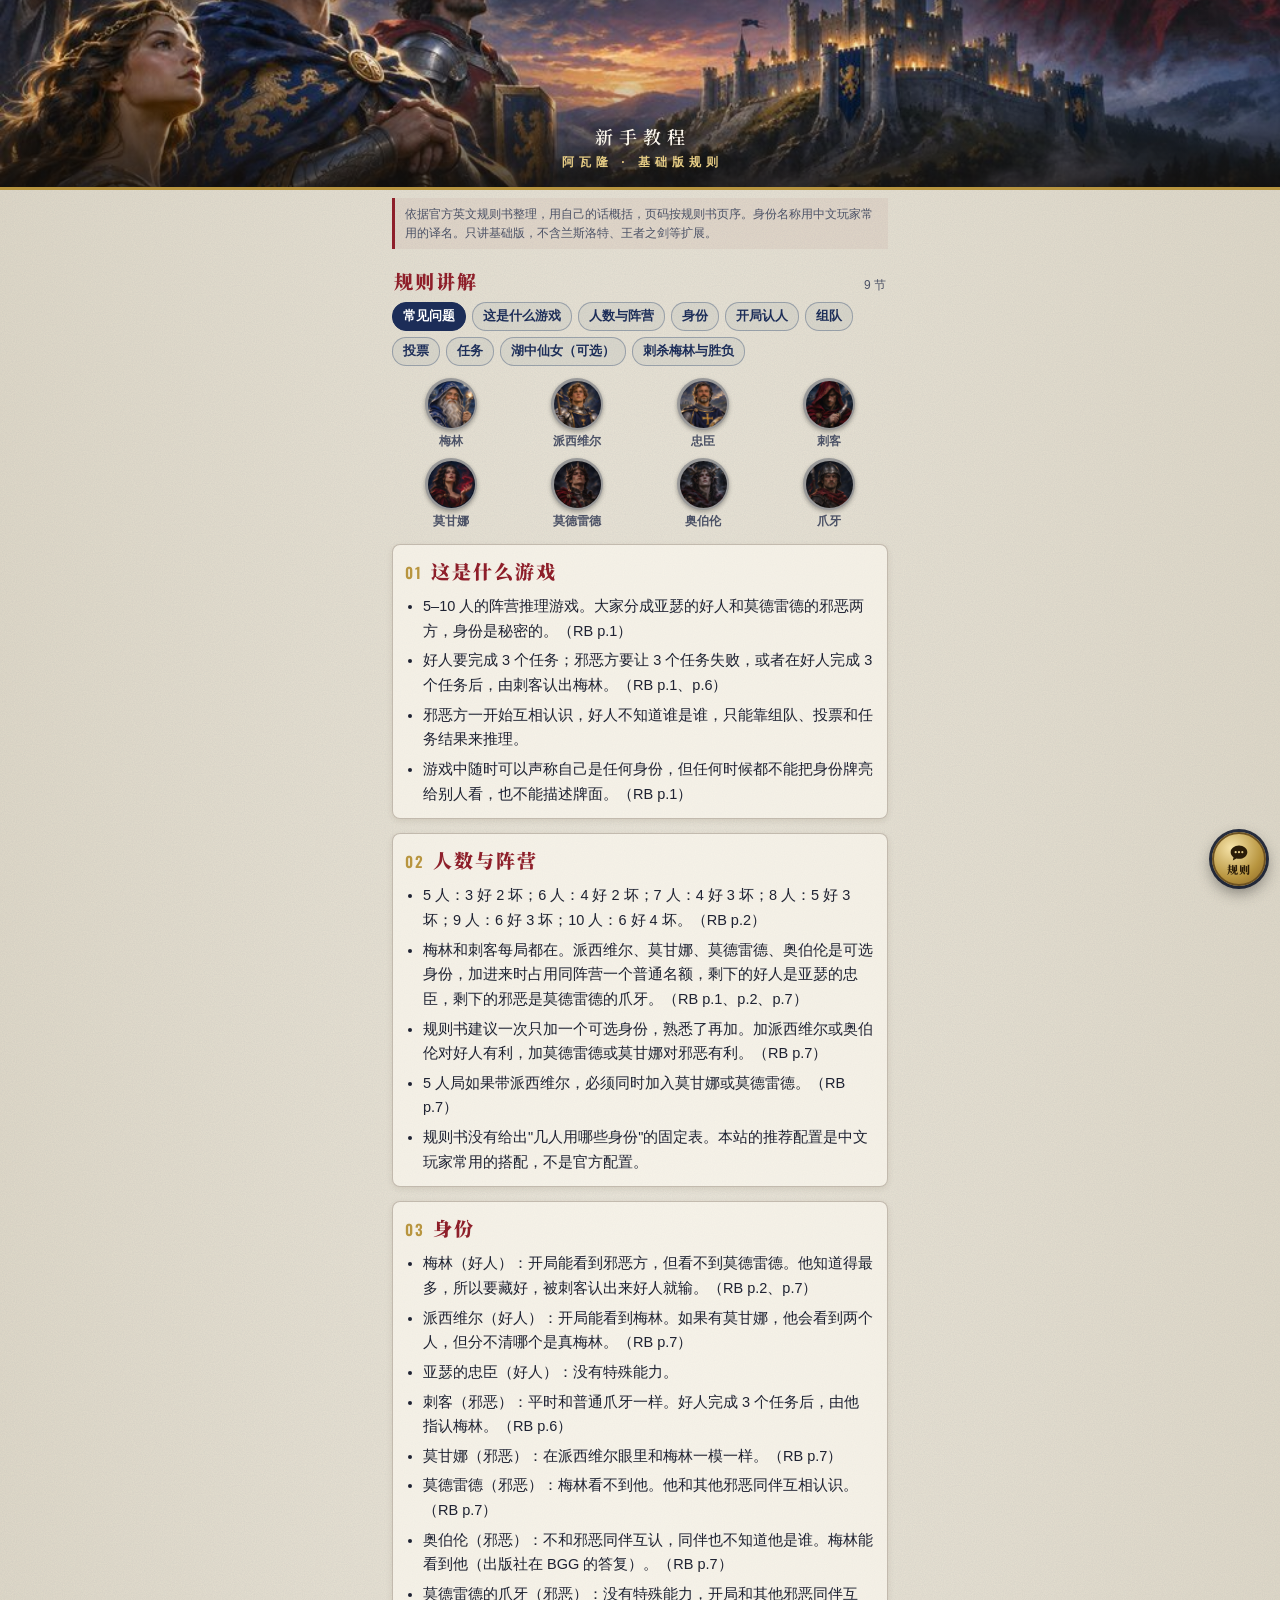
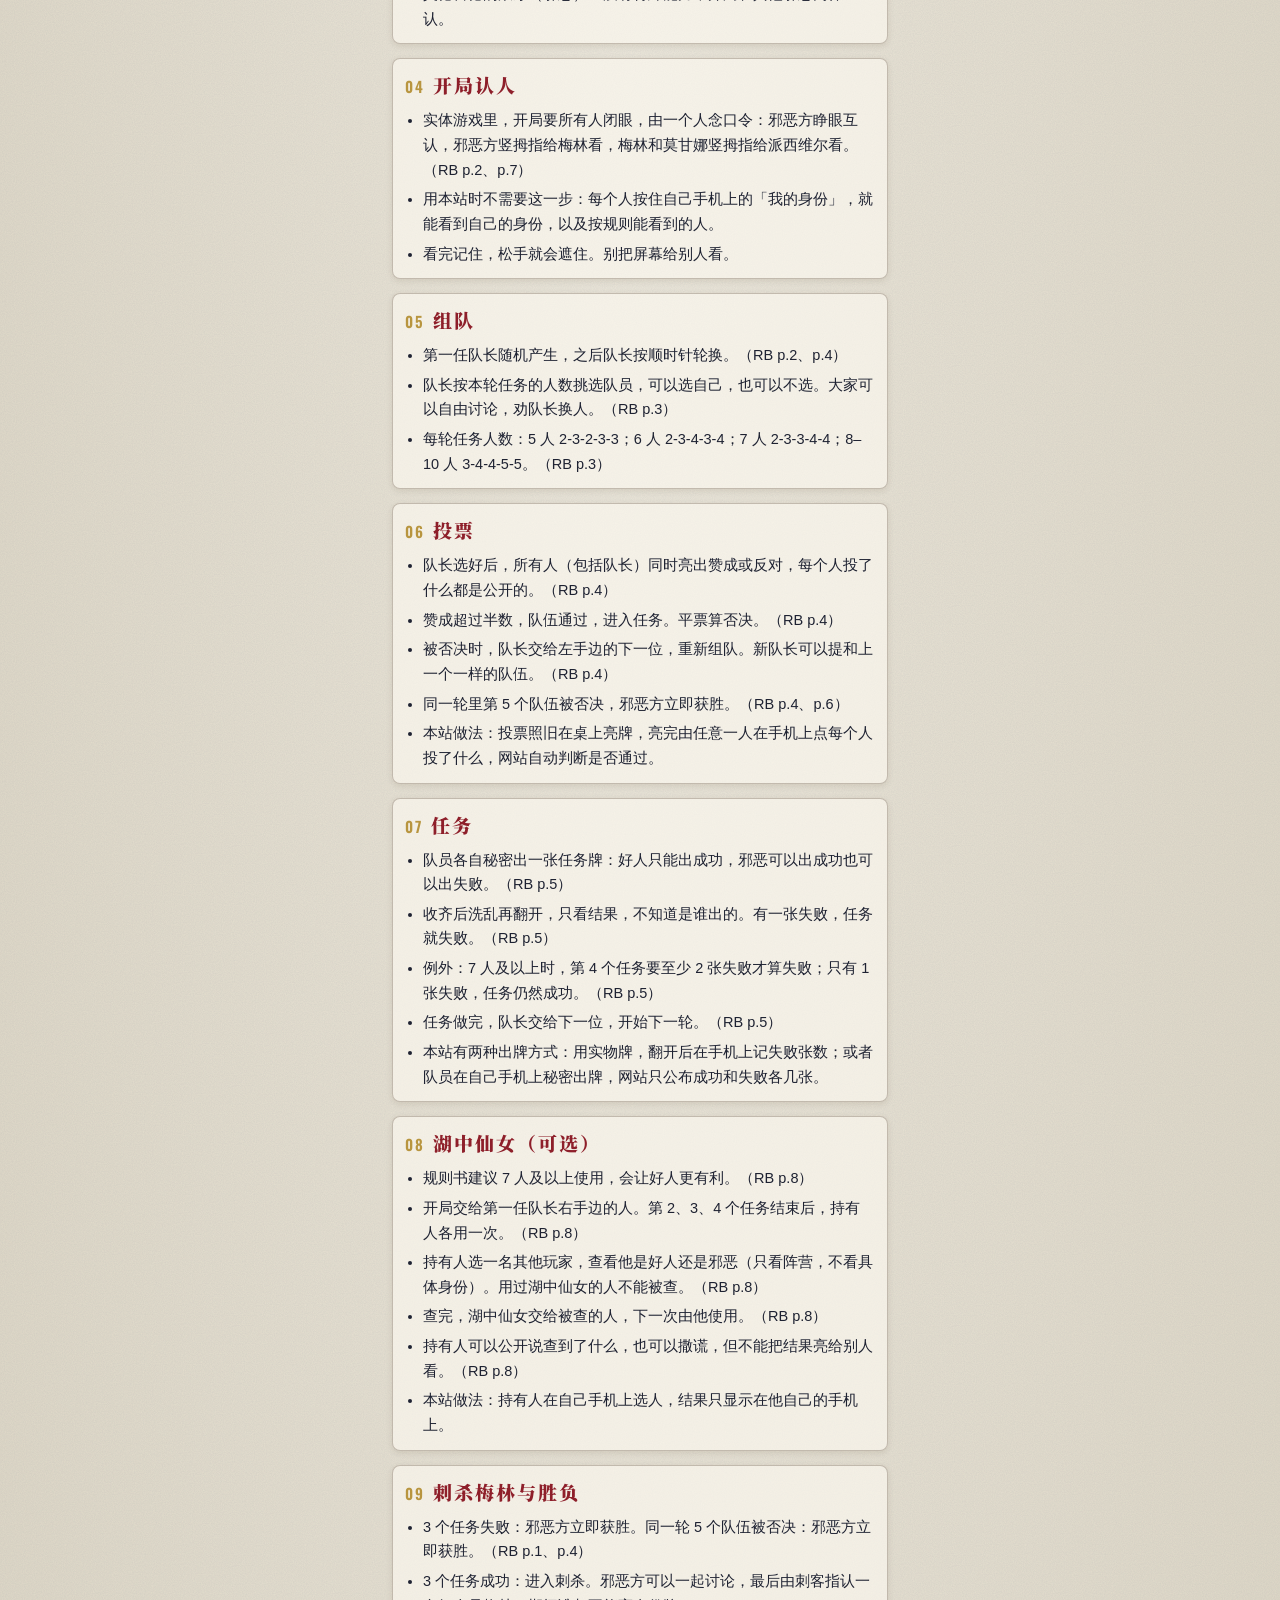
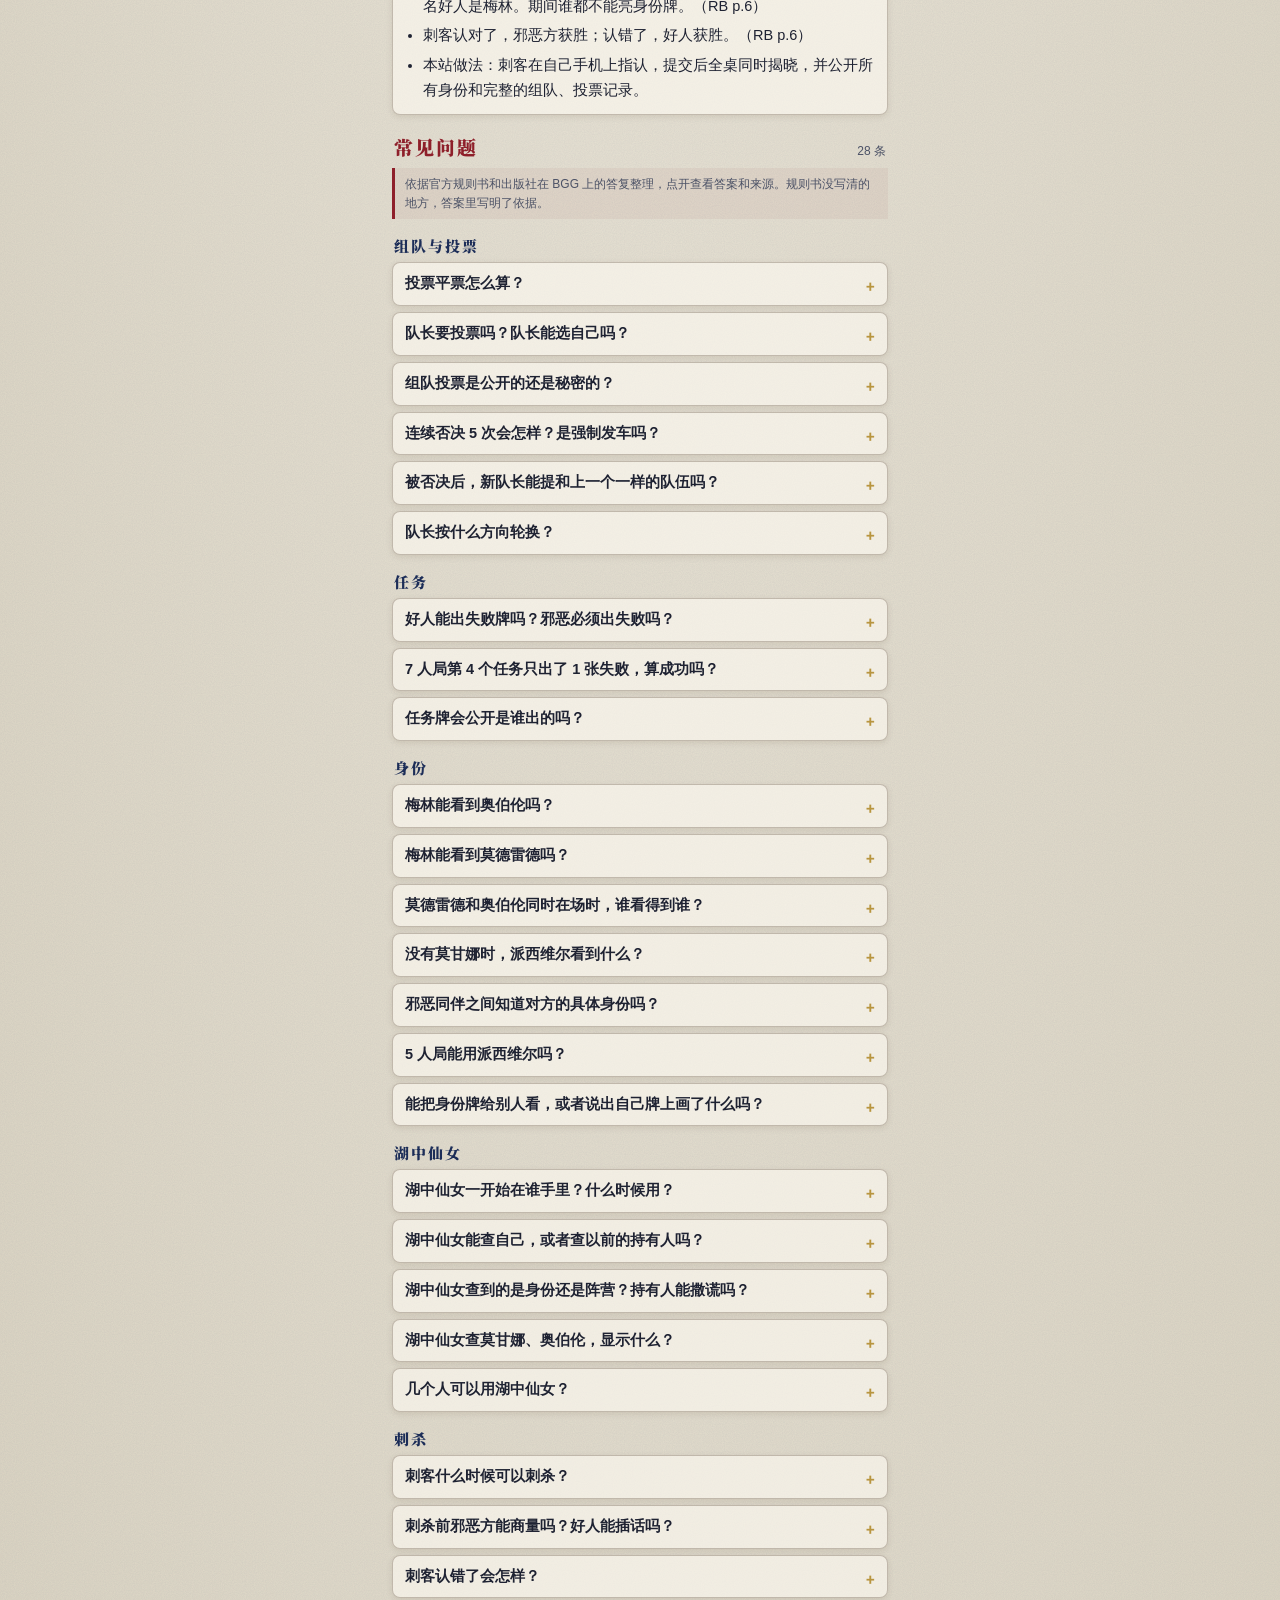
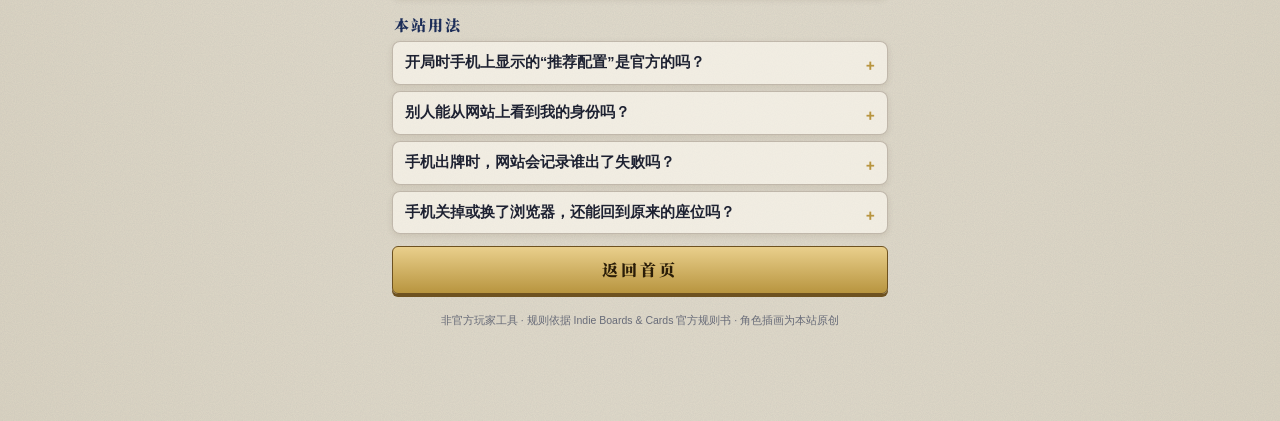
==== public/guide.html @ 2fa56743 "阿瓦隆面杀助手：每人手机看身份、票型记录、湖中仙女与刺杀，服务端按连接过滤隐藏信息 - logic.js：官方人数表与任务人数、7 人以上第 4 任务需 2 败、同轮第 5 次否决邪恶胜、湖中仙女、刺" ====
<!doctype html>
<html lang="zh-CN">
<head>
<meta charset="utf-8">
<meta name="viewport" content="width=device-width,initial-scale=1,viewport-fit=cover">
<meta name="theme-color" content="#111a30">
<title>新手教程 · 阿瓦隆面杀助手</title>
<meta property="og:title" content="新手教程 · 阿瓦隆面杀助手">
<meta property="og:image" content="https://avalon.leisurecat.cloud/img/icon-512.jpg">
<link rel="icon" href="img/icon-64.png">
<link rel="apple-touch-icon" href="img/icon-180.png">
<link rel="preconnect" href="https://fonts.googleapis.com">
<link rel="preconnect" href="https://fonts.gstatic.com" crossorigin>
<link href="https://fonts.googleapis.com/css2?family=Oswald:wght@500;600&family=Noto+Serif+SC:wght@600;900&display=swap" rel="stylesheet">
<link rel="stylesheet" href="style.css">
</head>
<body>
<div style="position:absolute;width:0;height:0;overflow:hidden"><img src="img/icon-512.jpg" alt=""></div>
<div class="hero-art" style="height:calc(env(safe-area-inset-top) + 190px)"><img src="img/guide.jpg" alt="" style="object-position:50% 50%"><div class="ht"><div class="hz">新手教程</div><div class="hs">阿瓦隆 · 基础版规则</div></div></div>
<div class="wrap guide">
<p class="note">依据官方英文规则书整理，用自己的话概括，页码按规则书页序。身份名称用中文玩家常用的译名。只讲基础版，不含兰斯洛特、王者之剑等扩展。</p>
<h2 class="h"><span>规则讲解</span><small>9 节</small></h2>
<nav class="toc"><a class="fqa" href="#faq">常见问题</a><a href="#s1">这是什么游戏</a><a href="#s2">人数与阵营</a><a href="#s3">身份</a><a href="#s4">开局认人</a><a href="#s5">组队</a><a href="#s6">投票</a><a href="#s7">任务</a><a href="#s8">湖中仙女（可选）</a><a href="#s9">刺杀梅林与胜负</a></nav>
<div class="roles"><div><span class="por sm"><img src="img/merlin.jpg" alt=""></span><b>梅林</b></div><div><span class="por sm"><img src="img/percival.jpg" alt=""></span><b>派西维尔</b></div><div><span class="por sm"><img src="img/servant.jpg" alt=""></span><b>忠臣</b></div><div><span class="por sm"><img src="img/assassin.jpg" alt=""></span><b>刺客</b></div><div><span class="por sm"><img src="img/morgana.jpg" alt=""></span><b>莫甘娜</b></div><div><span class="por sm"><img src="img/mordred.jpg" alt=""></span><b>莫德雷德</b></div><div><span class="por sm"><img src="img/oberon.jpg" alt=""></span><b>奥伯伦</b></div><div><span class="por sm"><img src="img/minion.jpg" alt=""></span><b>爪牙</b></div></div>
<section class="card gs" id="s1"><h2 class="h"><span><i>01</i>这是什么游戏</span></h2><ul><li>5–10 人的阵营推理游戏。大家分成亚瑟的好人和莫德雷德的邪恶两方，身份是秘密的。（RB p.1）</li><li>好人要完成 3 个任务；邪恶方要让 3 个任务失败，或者在好人完成 3 个任务后，由刺客认出梅林。（RB p.1、p.6）</li><li>邪恶方一开始互相认识，好人不知道谁是谁，只能靠组队、投票和任务结果来推理。</li><li>游戏中随时可以声称自己是任何身份，但任何时候都不能把身份牌亮给别人看，也不能描述牌面。（RB p.1）</li></ul></section>
<section class="card gs" id="s2"><h2 class="h"><span><i>02</i>人数与阵营</span></h2><ul><li>5 人：3 好 2 坏；6 人：4 好 2 坏；7 人：4 好 3 坏；8 人：5 好 3 坏；9 人：6 好 3 坏；10 人：6 好 4 坏。（RB p.2）</li><li>梅林和刺客每局都在。派西维尔、莫甘娜、莫德雷德、奥伯伦是可选身份，加进来时占用同阵营一个普通名额，剩下的好人是亚瑟的忠臣，剩下的邪恶是莫德雷德的爪牙。（RB p.1、p.2、p.7）</li><li>规则书建议一次只加一个可选身份，熟悉了再加。加派西维尔或奥伯伦对好人有利，加莫德雷德或莫甘娜对邪恶有利。（RB p.7）</li><li>5 人局如果带派西维尔，必须同时加入莫甘娜或莫德雷德。（RB p.7）</li><li>规则书没有给出&quot;几人用哪些身份&quot;的固定表。本站的推荐配置是中文玩家常用的搭配，不是官方配置。</li></ul></section>
<section class="card gs" id="s3"><h2 class="h"><span><i>03</i>身份</span></h2><ul><li>梅林（好人）：开局能看到邪恶方，但看不到莫德雷德。他知道得最多，所以要藏好，被刺客认出来好人就输。（RB p.2、p.7）</li><li>派西维尔（好人）：开局能看到梅林。如果有莫甘娜，他会看到两个人，但分不清哪个是真梅林。（RB p.7）</li><li>亚瑟的忠臣（好人）：没有特殊能力。</li><li>刺客（邪恶）：平时和普通爪牙一样。好人完成 3 个任务后，由他指认梅林。（RB p.6）</li><li>莫甘娜（邪恶）：在派西维尔眼里和梅林一模一样。（RB p.7）</li><li>莫德雷德（邪恶）：梅林看不到他。他和其他邪恶同伴互相认识。（RB p.7）</li><li>奥伯伦（邪恶）：不和邪恶同伴互认，同伴也不知道他是谁。梅林能看到他（出版社在 BGG 的答复）。（RB p.7）</li><li>莫德雷德的爪牙（邪恶）：没有特殊能力，开局和其他邪恶同伴互认。</li></ul></section>
<section class="card gs" id="s4"><h2 class="h"><span><i>04</i>开局认人</span></h2><ul><li>实体游戏里，开局要所有人闭眼，由一个人念口令：邪恶方睁眼互认，邪恶方竖拇指给梅林看，梅林和莫甘娜竖拇指给派西维尔看。（RB p.2、p.7）</li><li>用本站时不需要这一步：每个人按住自己手机上的「我的身份」，就能看到自己的身份，以及按规则能看到的人。</li><li>看完记住，松手就会遮住。别把屏幕给别人看。</li></ul></section>
<section class="card gs" id="s5"><h2 class="h"><span><i>05</i>组队</span></h2><ul><li>第一任队长随机产生，之后队长按顺时针轮换。（RB p.2、p.4）</li><li>队长按本轮任务的人数挑选队员，可以选自己，也可以不选。大家可以自由讨论，劝队长换人。（RB p.3）</li><li>每轮任务人数：5 人 2-3-2-3-3；6 人 2-3-4-3-4；7 人 2-3-3-4-4；8–10 人 3-4-4-5-5。（RB p.3）</li></ul></section>
<section class="card gs" id="s6"><h2 class="h"><span><i>06</i>投票</span></h2><ul><li>队长选好后，所有人（包括队长）同时亮出赞成或反对，每个人投了什么都是公开的。（RB p.4）</li><li>赞成超过半数，队伍通过，进入任务。平票算否决。（RB p.4）</li><li>被否决时，队长交给左手边的下一位，重新组队。新队长可以提和上一个一样的队伍。（RB p.4）</li><li>同一轮里第 5 个队伍被否决，邪恶方立即获胜。（RB p.4、p.6）</li><li>本站做法：投票照旧在桌上亮牌，亮完由任意一人在手机上点每个人投了什么，网站自动判断是否通过。</li></ul></section>
<section class="card gs" id="s7"><h2 class="h"><span><i>07</i>任务</span></h2><ul><li>队员各自秘密出一张任务牌：好人只能出成功，邪恶可以出成功也可以出失败。（RB p.5）</li><li>收齐后洗乱再翻开，只看结果，不知道是谁出的。有一张失败，任务就失败。（RB p.5）</li><li>例外：7 人及以上时，第 4 个任务要至少 2 张失败才算失败；只有 1 张失败，任务仍然成功。（RB p.5）</li><li>任务做完，队长交给下一位，开始下一轮。（RB p.5）</li><li>本站有两种出牌方式：用实物牌，翻开后在手机上记失败张数；或者队员在自己手机上秘密出牌，网站只公布成功和失败各几张。</li></ul></section>
<section class="card gs" id="s8"><h2 class="h"><span><i>08</i>湖中仙女（可选）</span></h2><ul><li>规则书建议 7 人及以上使用，会让好人更有利。（RB p.8）</li><li>开局交给第一任队长右手边的人。第 2、3、4 个任务结束后，持有人各用一次。（RB p.8）</li><li>持有人选一名其他玩家，查看他是好人还是邪恶（只看阵营，不看具体身份）。用过湖中仙女的人不能被查。（RB p.8）</li><li>查完，湖中仙女交给被查的人，下一次由他使用。（RB p.8）</li><li>持有人可以公开说查到了什么，也可以撒谎，但不能把结果亮给别人看。（RB p.8）</li><li>本站做法：持有人在自己手机上选人，结果只显示在他自己的手机上。</li></ul></section>
<section class="card gs" id="s9"><h2 class="h"><span><i>09</i>刺杀梅林与胜负</span></h2><ul><li>3 个任务失败：邪恶方立即获胜。同一轮 5 个队伍被否决：邪恶方立即获胜。（RB p.1、p.4）</li><li>3 个任务成功：进入刺杀。邪恶方可以一起讨论，最后由刺客指认一名好人是梅林。期间谁都不能亮身份牌。（RB p.6）</li><li>刺客认对了，邪恶方获胜；认错了，好人获胜。（RB p.6）</li><li>本站做法：刺客在自己手机上指认，提交后全桌同时揭晓，并公开所有身份和完整的组队、投票记录。</li></ul></section>
<h2 class="h" id="faq"><span>常见问题</span><small>28 条</small></h2>
<p class="note">依据官方规则书和出版社在 BGG 上的答复整理，点开查看答案和来源。规则书没写清的地方，答案里写明了依据。</p>
<h3 class="fq-cat">组队与投票</h3><details class="card fq"><summary>投票平票怎么算？</summary><p>算否决。赞成必须超过总人数的一半，队伍才通过。 <a href="https://upload.snakesandlattes.com/rules/r/ResistanceAvalon.pdf" target="_blank" rel="noopener">来源：官方规则书 p.4</a></p></details><details class="card fq"><summary>队长要投票吗？队长能选自己吗？</summary><p>队长和其他人一样要投票。队长可以把自己选进队伍，也可以不选。 <a href="https://upload.snakesandlattes.com/rules/r/ResistanceAvalon.pdf" target="_blank" rel="noopener">来源：官方规则书 p.3–4</a></p></details><details class="card fq"><summary>组队投票是公开的还是秘密的？</summary><p>公开的。所有人同时亮出赞成或反对，每个人投了什么大家都看得到。秘密的只有任务牌。 <a href="https://upload.snakesandlattes.com/rules/r/ResistanceAvalon.pdf" target="_blank" rel="noopener">来源：官方规则书 p.4</a></p></details><details class="card fq"><summary>连续否决 5 次会怎样？是强制发车吗？</summary><p>不是强制发车。同一轮里第 5 个队伍被否决时，邪恶方直接获胜。一轮任务做完后重新从第 1 次开始数。“否决 4 次后强制发车”是流传很广的村规，不是官方规则。 <a href="https://upload.snakesandlattes.com/rules/r/ResistanceAvalon.pdf" target="_blank" rel="noopener">来源：官方规则书 p.4、p.6</a></p></details><details class="card fq"><summary>被否决后，新队长能提和上一个一样的队伍吗？</summary><p>可以，规则书没有禁止。 <a href="https://boardgamegeek.com/thread/2435756" target="_blank" rel="noopener">来源：BGG 规则区讨论</a></p></details><details class="card fq"><summary>队长按什么方向轮换？</summary><p>顺时针，也就是交给左手边的人。每次队伍被否决、每个任务做完，都换下一位当队长。 <a href="https://upload.snakesandlattes.com/rules/r/ResistanceAvalon.pdf" target="_blank" rel="noopener">来源：官方规则书 p.4–5</a></p></details><h3 class="fq-cat">任务</h3><details class="card fq"><summary>好人能出失败牌吗？邪恶必须出失败吗？</summary><p>好人只能出成功。邪恶可以自己选，出成功也行，出失败也行。 <a href="https://upload.snakesandlattes.com/rules/r/ResistanceAvalon.pdf" target="_blank" rel="noopener">来源：官方规则书 p.5</a></p></details><details class="card fq"><summary>7 人局第 4 个任务只出了 1 张失败，算成功吗？</summary><p>算成功，直接进入下一个任务，不用重做。7 人及以上时只有第 4 个任务需要 2 张失败，其他任务 1 张失败就失败。 <a href="https://upload.snakesandlattes.com/rules/r/ResistanceAvalon.pdf" target="_blank" rel="noopener">来源：官方规则书 p.5</a></p></details><details class="card fq"><summary>任务牌会公开是谁出的吗？</summary><p>不会。收齐后洗乱再翻开，只看有几张成功、几张失败。规则书还建议打出的牌和没用的牌都要洗。 <a href="https://upload.snakesandlattes.com/rules/r/ResistanceAvalon.pdf" target="_blank" rel="noopener">来源：官方规则书 p.5</a></p></details><h3 class="fq-cat">身份</h3><details class="card fq"><summary>梅林能看到奥伯伦吗？</summary><p>能。奥伯伦不和邪恶同伴互认，但梅林看得到他。这一点规则书写得有歧义，以出版社在 BGG 上的答复为准。 <a href="https://boardgamegeek.com/thread/864973/article/10198885" target="_blank" rel="noopener">来源：出版社在 BGG 的答复</a></p></details><details class="card fq"><summary>梅林能看到莫德雷德吗？</summary><p>不能，这正是莫德雷德的能力。莫德雷德和其他邪恶同伴（奥伯伦除外）照常互认。 <a href="https://upload.snakesandlattes.com/rules/r/ResistanceAvalon.pdf" target="_blank" rel="noopener">来源：官方规则书 p.7</a></p></details><details class="card fq"><summary>莫德雷德和奥伯伦同时在场时，谁看得到谁？</summary><p>梅林看不到莫德雷德、看得到奥伯伦；莫德雷德和其他邪恶同伴互相认识，但都不知道谁是奥伯伦；奥伯伦谁也不认识。这是把规则书对两个身份的说明合起来得出的，规则书没有单独举这个例子。 <a href="https://upload.snakesandlattes.com/rules/r/ResistanceAvalon.pdf" target="_blank" rel="noopener">来源：官方规则书 p.7</a></p></details><details class="card fq"><summary>没有莫甘娜时，派西维尔看到什么？</summary><p>只看到梅林一个人，能直接确认谁是梅林。所以加派西维尔时通常也会加莫甘娜。 <a href="https://upload.snakesandlattes.com/rules/r/ResistanceAvalon.pdf" target="_blank" rel="noopener">来源：官方规则书 p.7</a></p></details><details class="card fq"><summary>邪恶同伴之间知道对方的具体身份吗？</summary><p>不知道。开局只是互相确认谁是邪恶，不知道谁是刺客、谁是莫甘娜。有些桌会让邪恶方互相知道具体身份，那是村规。 <a href="https://upload.snakesandlattes.com/rules/r/ResistanceAvalon.pdf" target="_blank" rel="noopener">来源：官方规则书 p.2、p.7</a></p></details><details class="card fq"><summary>5 人局能用派西维尔吗？</summary><p>能，但规则书要求 5 人局带派西维尔时，必须同时加入莫甘娜或莫德雷德。 <a href="https://upload.snakesandlattes.com/rules/r/ResistanceAvalon.pdf" target="_blank" rel="noopener">来源：官方规则书 p.7</a></p></details><details class="card fq"><summary>能把身份牌给别人看，或者说出自己牌上画了什么吗？</summary><p>都不行。口头上可以随便声称自己是任何身份，但不能亮牌，也不能描述牌面。 <a href="https://upload.snakesandlattes.com/rules/r/ResistanceAvalon.pdf" target="_blank" rel="noopener">来源：官方规则书 p.1</a></p></details><h3 class="fq-cat">湖中仙女</h3><details class="card fq"><summary>湖中仙女一开始在谁手里？什么时候用？</summary><p>开局交给第一任队长右手边的人。第 2、3、4 个任务结束后各用一次，整局最多 3 次。 <a href="https://upload.snakesandlattes.com/rules/r/ResistanceAvalon.pdf" target="_blank" rel="noopener">来源：官方规则书 p.8</a></p></details><details class="card fq"><summary>湖中仙女能查自己，或者查以前的持有人吗？</summary><p>都不能。只能查另一名玩家，而且用过湖中仙女的人（包括开局拿到它的人）不能被查。 <a href="https://upload.snakesandlattes.com/rules/r/ResistanceAvalon.pdf" target="_blank" rel="noopener">来源：官方规则书 p.8</a></p></details><details class="card fq"><summary>湖中仙女查到的是身份还是阵营？持有人能撒谎吗？</summary><p>只看阵营（好人或邪恶）。持有人可以公开说结果，也可以撒谎，但不能把查到的结果亮给别人看。 <a href="https://upload.snakesandlattes.com/rules/r/ResistanceAvalon.pdf" target="_blank" rel="noopener">来源：官方规则书 p.8</a></p></details><details class="card fq"><summary>湖中仙女查莫甘娜、奥伯伦，显示什么？</summary><p>都显示邪恶。查的是阵营，所有邪恶身份都是邪恶。 <a href="https://upload.snakesandlattes.com/rules/r/ResistanceAvalon.pdf" target="_blank" rel="noopener">来源：官方规则书 p.8</a></p></details><details class="card fq"><summary>几个人可以用湖中仙女？</summary><p>规则书建议 7 人及以上使用。人少时也可以用，但会让好人更强。 <a href="https://upload.snakesandlattes.com/rules/r/ResistanceAvalon.pdf" target="_blank" rel="noopener">来源：官方规则书 p.8</a></p></details><h3 class="fq-cat">刺杀</h3><details class="card fq"><summary>刺客什么时候可以刺杀？</summary><p>只有好人完成 3 个任务之后。邪恶方靠 3 次任务失败或 5 次否决获胜时，没有刺杀环节。“刺客任何时候都能刺杀”是误传。 <a href="https://upload.snakesandlattes.com/rules/r/ResistanceAvalon.pdf" target="_blank" rel="noopener">来源：官方规则书 p.6</a></p></details><details class="card fq"><summary>刺杀前邪恶方能商量吗？好人能插话吗？</summary><p>邪恶方可以一起讨论，最后由刺客一个人指认。按规则书字面只有邪恶方讨论，不能亮身份牌；出版社说过他自己不会严格禁止好人插话。具体可以开局前约定。 <a href="https://boardgamegeek.com/thread/874478/article/10364026" target="_blank" rel="noopener">来源：出版社在 BGG 的答复</a></p></details><details class="card fq"><summary>刺客认错了会怎样？</summary><p>只要认错，好人就获胜，没有第二次机会。 <a href="https://upload.snakesandlattes.com/rules/r/ResistanceAvalon.pdf" target="_blank" rel="noopener">来源：官方规则书 p.6</a></p></details><h3 class="fq-cat">本站用法</h3><details class="card fq"><summary>开局时手机上显示的“推荐配置”是官方的吗？</summary><p>不是。规则书只规定好人和邪恶的人数，没给按人数的身份表。推荐配置是中文玩家常用的搭配，可以自己增减可选身份。 <a href="https://upload.snakesandlattes.com/rules/r/ResistanceAvalon.pdf" target="_blank" rel="noopener">来源：官方规则书 p.2、p.7</a></p></details><details class="card fq"><summary>别人能从网站上看到我的身份吗？</summary><p>不能。服务器只把你自己的身份和你按规则能看到的人发到你的手机上，别人的手机根本收不到。游戏结束后才公开所有身份。 <a href="./" target="_blank" rel="noopener">来源：本站说明</a></p></details><details class="card fq"><summary>手机出牌时，网站会记录谁出了失败吗？</summary><p>不会。所有队员出完后，服务器只保留成功和失败各几张，谁出了什么当场丢弃，结束后也查不到。 <a href="./" target="_blank" rel="noopener">来源：本站说明</a></p></details><details class="card fq"><summary>手机关掉或换了浏览器，还能回到原来的座位吗？</summary><p>同一部手机、同一个浏览器重新打开房间链接，会自动回到原来的座位。换了手机或浏览器就回不去了，开局前可以让别人把旧座位移除后重新入座。 <a href="./" target="_blank" rel="noopener">来源：本站说明</a></p></details>
<a class="btn" href="./">返回首页</a>
<footer>非官方玩家工具 · 规则依据 Indie Boards &amp; Cards 官方规则书 · 角色插画为本站原创</footer>
</div>
<script type="module" src="chat.js"></script>
</body>
</html>
---- public/style.css ----
:root{
  /* Avalon: midnight navy, silver, crimson and gold on cool parchment */
  --parch:#ece7da; --parch2:#dbd4c2; --ink:#1e2232; --ink2:#4c5266;
  --red:#8e1f2a; --navy:#1c2d58; --navy2:#2e4a87; --step:#2e4a87;
  --steel:#0f172c; --steel2:#1b2747; --brass:#b8953f; --brass2:#e6cc85;
  --good:#2f5fae; --evil:#a3232f; --silver:#aab2c2;
  --serif:"Noto Serif SC","Songti SC","STSong",serif;
  --sans:-apple-system,"PingFang SC","Hiragino Sans GB","Microsoft YaHei",sans-serif;
  --num:"Oswald","DIN Alternate",sans-serif;
}
*{box-sizing:border-box;margin:0;padding:0;-webkit-tap-highlight-color:transparent}
html{background:var(--parch2)}
body{min-height:100vh;font-family:var(--sans);color:var(--ink);
  background:
    url("data:image/svg+xml;utf8,<svg xmlns='http://www.w3.org/2000/svg' width='240' height='240'><filter id='n'><feTurbulence type='fractalNoise' baseFrequency='.9' numOctaves='2' stitchTiles='stitch'/><feColorMatrix values='0 0 0 0 .22 0 0 0 0 .24 0 0 0 0 .3 0 0 0 .14 0'/></filter><rect width='240' height='240' filter='url(%23n)'/></svg>"),
    radial-gradient(ellipse at 50% 30%,var(--parch) 0%,var(--parch2) 100%)}
button{font-family:inherit;cursor:pointer}
.hidden{display:none!important}
.band{height:10px;background:radial-gradient(circle at 5px 5px,#59606b 0 2px,transparent 2.5px) 0 0/10px 10px,linear-gradient(#1d2744,#0f162a)}

/* big header (landing / setup) */
.hero{padding:calc(env(safe-area-inset-top) + 22px) 16px 20px;text-align:center;color:#f3ead6;
  background:linear-gradient(180deg,rgba(255,255,255,.04),rgba(0,0,0,.25)),repeating-linear-gradient(100deg,#1e2a4a 0 3px,#19233f 3px 7px),var(--steel2);
  border-bottom:3px solid var(--brass)}
.hero .en{font:600 13px var(--serif);letter-spacing:8px;color:var(--brass2)}
.hero h1{font:900 26px/1.25 var(--serif);letter-spacing:6px;margin-top:6px}
.orn{width:150px;height:10px;margin:8px auto 0;
  background:radial-gradient(circle,var(--brass2) 0 3px,transparent 3.5px) center/10px 10px no-repeat,
    linear-gradient(90deg,transparent,var(--brass) 30%,transparent 46%,transparent 54%,var(--brass) 70%,transparent) center/100% 1.5px no-repeat}
/* slim bar (in game) */
.bar{display:flex;align-items:center;gap:8px;padding:calc(env(safe-area-inset-top) + 8px) 12px 8px;color:#f3ead6;
  background:repeating-linear-gradient(100deg,#1e2a4a 0 3px,#19233f 3px 7px),var(--steel2);border-bottom:2px solid var(--brass)}
.bar .ttl{flex:1;font:900 15px var(--serif);letter-spacing:2px;white-space:nowrap;overflow:hidden;text-overflow:ellipsis}
.room{display:inline-flex;align-items:center;gap:6px;height:30px;padding:0 10px;border-radius:15px;border:1px solid rgba(224,194,122,.5);
  background:rgba(0,0,0,.2);color:var(--brass2);font:600 15px var(--num);letter-spacing:2px}
.room small{font:500 11px var(--sans);letter-spacing:0;color:#cbbf9f}
.conn{width:9px;height:9px;border-radius:50%;background:#7d8796;box-shadow:0 0 0 2px rgba(0,0,0,.25)}
.conn.on{background:#62c27a}

.wrap{max-width:520px;margin:0 auto;padding:0 12px calc(env(safe-area-inset-bottom) + 20px)}
.tabs{display:flex;gap:6px;margin:10px 0 8px}
.tab{flex:1;height:38px;border-radius:4px;font:700 15px var(--serif);letter-spacing:3px;color:var(--navy);
  background:rgba(38,64,106,.08);border:1.5px solid rgba(38,64,106,.35)}
.tab.on{color:#fff;background:linear-gradient(180deg,var(--navy2),var(--navy));border-color:#1a2d4d}
h2.h{display:flex;align-items:baseline;justify-content:space-between;margin:18px 2px 8px;font:900 19px var(--serif);letter-spacing:2px;color:var(--red)}
h2.h small{font:500 12px var(--sans);letter-spacing:0;color:var(--ink2)}
.note{font:500 12px/1.55 var(--sans);color:var(--ink2);padding:7px 10px;border-left:3px solid var(--red);background:rgba(122,36,22,.05);margin-top:8px}
.note b{color:var(--red)}
.card{background:rgba(255,252,243,.6);border:1.5px solid rgba(90,74,56,.32);border-radius:8px;box-shadow:0 2px 6px rgba(60,40,10,.1)}
.list{display:flex;flex-direction:column;gap:7px}
.row{display:flex;align-items:center;gap:8px;padding:7px 9px}
.stepn{flex:none;width:24px;height:24px;border-radius:50%;background:var(--step);color:#fff;border:2px solid #fff;
  box-shadow:0 1px 3px rgba(0,0,0,.3);font:600 13px/20px var(--num);text-align:center}
.por{display:inline-block;flex:none;width:46px;height:46px;border-radius:50%;padding:3px;background:var(--c,#999);box-shadow:0 2px 4px rgba(0,0,0,.3);border:none}
.por img{display:block;width:100%;height:100%;border-radius:50%;object-fit:cover;background:#3a2f25}
.por.sm{width:36px;height:36px;padding:2.5px}
.por.xs{width:28px;height:28px;padding:2px}
.who{flex:1;min-width:0}
.who .nm{font:700 15px var(--sans);white-space:nowrap;overflow:hidden;text-overflow:ellipsis}
.who .fg{font:500 11px var(--sans);color:var(--ink2);margin-top:1px;white-space:nowrap;overflow:hidden;text-overflow:ellipsis}
input.pn{width:100%;height:34px;border:1.5px solid rgba(90,74,56,.35);border-radius:6px;background:#fffdf6;padding:0 8px;outline:none;font:700 15px var(--sans);color:var(--ink)}
input.pn:focus{border-color:var(--navy)}
.ib{flex:none;width:34px;height:34px;border-radius:6px;border:1.5px solid rgba(90,74,56,.4);background:rgba(255,255,255,.55);color:var(--ink);font:700 18px/1 var(--sans)}
.ib:disabled{opacity:.25}
.field{flex:none;display:flex;align-items:center;width:64px;height:36px;border-radius:6px;background:#fffdf6;border:1.5px solid var(--brass);padding:0 7px}
.field i{font:600 14px var(--num);font-style:normal;color:var(--brass);margin-right:2px}
.field input{width:100%;border:none;outline:none;background:transparent;font:600 19px var(--num);color:var(--ink);text-align:right}
.field input.bad{color:#c0392b}
.chips{display:flex;gap:8px}
.chip{flex:1;height:40px;border-radius:6px;border:1.5px solid rgba(38,64,106,.4);background:transparent;color:var(--navy);font:700 16px var(--sans)}
.chip.on{background:var(--navy);color:#fff;border-color:var(--navy)}
.dots{display:flex;gap:6px;margin-top:5px}
.dot{width:20px;height:20px;border-radius:50%;border:2px solid #fff;background:var(--c);box-shadow:0 0 0 1px rgba(0,0,0,.25)}
.dot.on{box-shadow:0 0 0 2px var(--ink)}
.dot:disabled{opacity:.2}
.btn{display:block;width:100%;height:48px;margin-top:12px;border-radius:6px;border:1.5px solid #6e5220;
  background:linear-gradient(180deg,#e9cf8c,var(--brass));color:#2a1d08;font:900 16px var(--serif);letter-spacing:3px;box-shadow:0 3px 0 #6e5220}
.btn:active{transform:translateY(2px);box-shadow:0 1px 0 #6e5220}
.btn:disabled{opacity:.4}
.btn.navy{background:linear-gradient(180deg,var(--navy2),var(--navy));border-color:#1a2d4d;color:#fff;box-shadow:0 3px 0 #13213a}
.btn.ghost{height:38px;margin-top:8px;background:transparent;border-color:rgba(90,74,56,.4);color:var(--ink2);font:600 13px var(--sans);letter-spacing:1px;box-shadow:none}
.btns{display:flex;gap:8px}.btns .btn{flex:1}
.err{margin-top:6px;color:#b03020;font-size:13px;text-align:center;min-height:1em}

/* status strip */
.status{display:flex;align-items:center;gap:10px;padding:8px 10px;border-radius:8px;background:rgba(38,64,106,.08);border:1px solid rgba(38,64,106,.25)}
.medal{flex:none;display:inline-flex;align-items:center;justify-content:center;width:40px;height:40px;border-radius:50%;
  background:radial-gradient(circle at 35% 30%,#f2dc9c,var(--brass) 60%,#6e5220);color:#2a1d08;font:900 15px/1 var(--serif);
  border:2px solid #4b3714;box-shadow:0 2px 4px rgba(0,0,0,.3);text-align:center}
.status .t{font:900 17px var(--serif);letter-spacing:1px;color:var(--navy)}
.status .t b{font:600 19px var(--num);color:var(--red);margin:0 2px}
.status .s{font-size:12px;color:var(--ink2);margin-top:1px}
.pips{display:flex;gap:3px;margin-left:auto}
.pips i{width:7px;height:16px;border-radius:2px;background:rgba(38,64,106,.18)}
.pips i.done{background:var(--navy2)}
.pips i.cur{background:var(--red)}
.banner{margin-top:8px;padding:9px 10px;border-radius:8px;background:var(--steel2);color:#eef0f5;font-size:13px;line-height:1.5;display:flex;align-items:center;gap:10px}
.banner b{color:var(--brass2)}
.banner button{flex:none;height:32px;padding:0 12px;border-radius:5px;border:1px solid var(--brass);background:var(--brass);color:#22180a;font:700 13px var(--sans)}

/* turn order track */
.track{margin-top:8px;padding:9px 6px 9px;border-radius:8px;background:linear-gradient(180deg,#2a3443,#171d27);border:2px solid #0e1218;color:#f3ead6}
.track .t{font:700 12px var(--serif);letter-spacing:2px;color:var(--brass2);text-align:center}
.slots{display:flex;justify-content:center;gap:4px;margin-top:6px}
.slot{flex:1;max-width:88px;text-align:center;min-width:0}
.slot .o{font:600 12px var(--num);color:var(--brass2);margin-bottom:3px}
.slot .por{display:block;margin:0 auto;width:44px;height:44px}
.slot .n{font:600 11.5px var(--sans);margin-top:3px;white-space:nowrap;overflow:hidden;text-overflow:ellipsis}
.slot .m{display:inline-block;margin-top:2px;padding:0 7px;border-radius:9px;background:var(--brass);color:#22180a;font:600 12px/17px var(--num)}
.slot .tie{display:block;font-size:10px;color:#aab6c8;margin-top:1px}

/* scoring table */
.seg{display:flex;border:1.5px solid var(--navy);border-radius:6px;overflow:hidden}
.seg button{flex:1;height:36px;border:none;background:transparent;color:var(--navy);font:700 14px var(--sans)}
.seg button.on{background:var(--navy);color:#fff}
table.sc{width:100%;margin-top:8px;border-collapse:separate;border-spacing:0 6px;table-layout:fixed}
.sc thead th{padding:0 2px 2px;vertical-align:bottom}
.sc th:first-child{width:64px}
.pv{display:flex;flex-direction:column;align-items:center;gap:2px;min-width:0}
.pv span{max-width:100%;font:700 12.5px var(--sans);white-space:nowrap;overflow:hidden;text-overflow:ellipsis}
.sc tbody th{height:50px;padding-left:9px;text-align:left;font:600 13px/1.2 var(--sans);color:var(--ink2);background:rgba(255,252,243,.6);border:1.5px solid rgba(90,74,56,.25);border-right:none;border-radius:8px 0 0 8px}
.sc tbody th small{display:block;font-size:11px;font-weight:500}
.sc td{padding:0 3px;background:rgba(255,252,243,.6);border-top:1.5px solid rgba(90,74,56,.25);border-bottom:1.5px solid rgba(90,74,56,.25)}
.sc td:last-child{border-right:1.5px solid rgba(90,74,56,.25);border-radius:0 8px 8px 0;padding-right:5px}
.cell{width:100%;height:40px;border-radius:5px;border:1.5px solid rgba(181,139,60,.75);background:#fffdf6;font:600 17px var(--num);color:var(--ink)}
.cell.empty{color:#b7a98f;font:500 12px var(--sans)}
.cell.bad{color:#c0392b;border-color:#c0392b}
.sc td.tt{text-align:center;font:600 21px var(--num);color:var(--red)}
.legend{font:500 11.5px/1.6 var(--sans);color:var(--ink2);margin-top:4px}
.legend b{color:var(--ink)}

/* sheets */
.mask{position:fixed;inset:0;background:rgba(15,18,24,.55);z-index:20}
.sheet{position:fixed;left:0;right:0;bottom:0;z-index:21;max-width:520px;margin:0 auto;padding:12px 14px calc(env(safe-area-inset-bottom) + 14px);
  background:var(--parch);border-top:3px solid var(--brass);border-radius:14px 14px 0 0;box-shadow:0 -8px 30px rgba(0,0,0,.4)}
.sheet h3{font:900 16px var(--serif);color:var(--red);letter-spacing:1px}
.sheet .hint{font-size:12px;color:var(--ink2);margin-top:2px;line-height:1.5}
.disp{margin-top:8px;min-height:58px;padding:6px 12px;border-radius:6px;background:#fffdf6;border:1.5px solid var(--brass);text-align:right}
.disp .ex{font:500 14px var(--num);color:var(--ink2);word-break:break-all}
.disp .cur{font:600 26px var(--num);color:var(--ink)}
.keys{display:grid;grid-template-columns:repeat(4,1fr);gap:7px;margin-top:10px}
.keys button{height:48px;border-radius:6px;border:1.5px solid rgba(90,74,56,.35);background:#fffaf0;font:600 21px var(--num);color:var(--ink)}
.keys .op{background:var(--navy);color:#fff;border-color:var(--navy);font-size:26px}
.keys .ok{background:linear-gradient(180deg,#e9cf8c,var(--brass));border-color:#6e5220;font:900 15px var(--serif);grid-row:span 2;height:auto}
.keys .fn{font:600 14px var(--sans)}
.figs{display:grid;grid-template-columns:repeat(4,1fr);gap:10px 6px;margin-top:10px}
.figs button{border:none;background:transparent;text-align:center;font:600 11px/1.3 var(--sans);color:var(--ink)}
.figs button .por{display:block;width:58px;height:58px;margin:0 auto 4px}
.figs button:disabled{opacity:.3}
.figs button.on .por{box-shadow:0 0 0 3px var(--ink)}

/* landing */
.join{display:flex;gap:8px;margin-top:10px}
.join input{flex:1;min-width:0;height:48px;border-radius:6px;border:1.5px solid var(--brass);background:#fffdf6;text-align:center;font:600 24px var(--num);letter-spacing:8px;text-transform:uppercase;outline:none}
.join .btn{flex:none;width:110px;margin-top:0}

/* MVP */
.mvp{position:relative;margin-top:4px;padding:14px 12px 12px;border-radius:10px;text-align:center;color:#f3ead6;overflow:hidden;
  background:radial-gradient(ellipse at 50% 0%,rgba(224,194,122,.35),transparent 60%),linear-gradient(180deg,#2a3443,#141922);border:2px solid #0e1218}
.mvp .crown{font:700 12px var(--serif);letter-spacing:6px;color:var(--brass2)}
.mvp .por{width:92px;height:92px;padding:4px;margin:8px auto 0;display:block;box-shadow:0 0 0 3px var(--brass2),0 6px 18px rgba(0,0,0,.5)}
.mvp .nm{font:900 22px var(--serif);letter-spacing:2px;margin-top:8px}
.mvp .fg{font-size:12px;color:#c9c0aa}
.mvp .pts{font:600 40px/1.1 var(--num);color:var(--brass2);margin-top:2px}
.mvp .pts small{font:500 13px var(--sans);color:#c9c0aa;margin-left:3px}
.rk .row{gap:7px;padding:7px 8px}
.rk .tot{font:600 22px var(--num);color:var(--red);min-width:34px;text-align:right}
.stack{display:flex;height:9px;border-radius:5px;overflow:hidden;background:rgba(90,74,56,.12);margin-top:4px}
.stack i{display:block;height:100%}
.parts{font:500 10.5px var(--sans);color:var(--ink2);margin-top:3px;white-space:nowrap;overflow:hidden;text-overflow:ellipsis}
.parts em{font-style:normal;display:inline-block;width:7px;height:7px;border-radius:2px;margin:0 2px 0 5px;vertical-align:0}
.parts em:first-child{margin-left:0}
.achs{display:grid;grid-template-columns:repeat(2,1fr);gap:7px;margin-top:6px}
.ach{display:flex;align-items:center;gap:8px;padding:7px 8px}
.ach .medal{width:34px;height:34px;font-size:16px}
.ach .an{font:900 13.5px var(--serif);color:var(--red)}
.ach .ad{font-size:10.5px;color:var(--ink2);line-height:1.35}
.ach .aw{display:flex;gap:3px;margin-top:3px;flex-wrap:wrap}
.tbh{display:flex;width:100%;justify-content:space-between;align-items:center;padding:2px 0;border:none;background:none;font:12px var(--sans);color:var(--ink2);text-align:left}
.tbh span{color:var(--brass);font-weight:700}
.sv .btn{height:40px;margin-top:8px;font:700 14px var(--sans);letter-spacing:1px}
.tb .pn{flex:1;min-width:0}
.shotv{position:fixed;inset:0;z-index:60;overflow:auto;padding:0 16px 24px;background:rgba(15,19,28,.94)}
.shotv img{display:block;width:100%;max-width:480px;margin:0 auto;border-radius:6px;box-shadow:0 6px 24px rgba(0,0,0,.5)}
.sv-top{position:sticky;top:0;display:flex;align-items:center;gap:10px;max-width:480px;margin:0 auto;padding:12px 0 10px;background:rgba(15,19,28,.94);color:var(--brass2);font:600 14px var(--sans)}
.sv-top span{flex:1}
.sv-top a,.sv-top button{padding:5px 12px;border:1px solid rgba(255,255,255,.4);border-radius:5px;background:none;color:#fff;font:600 13px var(--sans);text-decoration:none}
.tb{display:flex;align-items:center;gap:6px;margin-top:6px;font-size:12px;color:var(--ink2)}
.tb .field{width:58px;height:32px}
footer{margin-top:18px;text-align:center;font-size:10.5px;line-height:1.6;color:var(--ink2);opacity:.8}
.toast{position:fixed;left:50%;bottom:calc(env(safe-area-inset-bottom) + 24px);transform:translateX(-50%);z-index:30;padding:8px 16px;border-radius:20px;background:rgba(20,25,34,.9);color:#fff;font-size:13px}

/* short phones (e.g. iPhone SE): tighten the in-game screen so the settle button stays on screen */
@media (max-height: 700px){
  .bar{padding-top:calc(env(safe-area-inset-top) + 6px);padding-bottom:6px}
  .tabs{margin:7px 0 6px}.tab{height:34px}
  .status{padding:5px 9px}.medal{width:34px;height:34px}.status .t{font-size:16px}
  .banner{margin-top:6px;padding:6px 9px}.banner button{height:28px}
  .track{margin-top:6px;padding:6px 4px 7px}.slots{margin-top:4px}.slot .por{width:38px;height:38px}.slot .o{margin-bottom:1px}
  .list{gap:5px}.row{padding:5px 8px}.por.sm{width:32px;height:32px}
  .ib{width:32px;height:32px}.field{height:34px}
  .btn{height:44px;margin-top:9px}.btn.ghost{height:34px;margin-top:6px}
}
.lobby{display:flex;align-items:center;gap:10px;width:100%;padding:9px 11px;text-align:left;font:inherit;color:inherit}
.lobby .lc{font:600 22px var(--num);letter-spacing:3px;color:var(--navy);min-width:66px}
.lobby .lp{display:flex;gap:2px;flex:1;min-width:0}
.lobby .ls{text-align:right;font-size:11.5px;color:var(--ink2);line-height:1.35}
.lobby .ls b{display:block;font:700 13px var(--sans);color:var(--red)}
.empty{padding:14px;text-align:center;font-size:13px;color:var(--ink2)}
.join{margin-top:10px}

/* illustrated tutorial (guide.html) */
a.btn{text-align:center;line-height:45px;text-decoration:none}
a.btn.ghost{line-height:35px}
.guide .vid{display:block;width:100%;aspect-ratio:16/9;padding:0;background:var(--steel);overflow:hidden}
.guide .toc{display:flex;flex-wrap:wrap;gap:6px;margin:0 0 4px}
.guide .toc a{padding:5px 10px;border-radius:14px;border:1px solid rgba(38,64,106,.35);background:rgba(38,64,106,.06);color:var(--navy);font:600 12.5px var(--sans);text-decoration:none}
.gs{margin-top:14px;padding:0 0 12px;overflow:hidden;scroll-margin-top:10px}
.gs h2.h{margin:12px 12px 10px}
.gs h2.h i{font:600 15px var(--num);font-style:normal;color:var(--brass);margin-right:8px}
.gs img{display:block;width:100%;height:auto;background:var(--steel)}
.gs ul{margin:10px 14px 0 30px;font:500 14.5px/1.7 var(--sans)}
.gs li+li{margin-top:5px}
/* landing */
.hero-art{position:relative;height:calc(env(safe-area-inset-top) + 232px);overflow:hidden;background:var(--steel);border-bottom:3px solid var(--brass)}
.hero-art img{position:absolute;inset:0;width:100%;height:100%;object-fit:cover;object-position:50% 40%}
.hero-art:after{content:"";position:absolute;inset:0;background:linear-gradient(180deg,rgba(18,14,10,.25) 0,rgba(18,14,10,0) 30%,rgba(18,14,10,.15) 50%,rgba(18,14,10,.78) 100%)}
.hero-art .ht{position:absolute;z-index:1;left:0;right:0;bottom:16px;text-align:center;color:#fbf6ec;text-shadow:0 2px 12px rgba(0,0,0,.6)}
.hero-art .wm{font:500 46px/1 "Cinzel",serif;letter-spacing:14px;text-indent:14px}
.hero-art .hr{width:210px;height:1px;margin:9px auto 8px;background:rgba(251,246,236,.75)}
.hero-art .hz{font:600 18px var(--serif);letter-spacing:6px;text-indent:6px}
.hero-art .hs{margin-top:5px;font:600 12px var(--sans);letter-spacing:5px;text-indent:5px;color:var(--brass2)}
.start{margin-top:14px;padding:12px}
.start .btn{margin-top:0}
.start .or{display:flex;align-items:center;gap:10px;margin:12px 2px 0;font-size:12px;color:var(--ink2)}
.start .or:before,.start .or:after{content:"";flex:1;height:1px;background:rgba(90,74,56,.28)}
.start .join{margin-top:8px}
.start .join input,.start .join .btn{height:46px}
.start .join .btn{width:96px}
.start .err{margin-top:8px;min-height:0}
.tiles{display:grid;grid-template-columns:1fr 1fr;gap:10px;margin-top:10px}
.tile{display:flex;align-items:center;gap:10px;padding:10px;text-decoration:none;color:var(--ink2);font-size:11.5px;line-height:1.4}
.tile:active{transform:translateY(1px)}
.tile b{display:block;font:900 16px var(--serif);letter-spacing:2px;color:var(--navy)}
.tile .ti{position:relative;flex:none;width:42px;height:42px;border-radius:50%;overflow:hidden;border:2px solid var(--brass);box-shadow:0 1px 3px rgba(0,0,0,.25)}
.tile .ti img{display:block;width:100%;height:100%;object-fit:cover}
.tile .ti.play:after{content:"";position:absolute;left:50%;top:50%;margin:-7px 0 0 -4px;border-style:solid;border-width:7px 0 7px 11px;border-color:transparent transparent transparent #fff;filter:drop-shadow(0 1px 2px rgba(0,0,0,.7))}
.tile .ti.rec{display:flex;align-items:center;justify-content:center;background:linear-gradient(180deg,var(--navy2),var(--navy));color:var(--brass2);font:900 18px var(--serif)}
.lobby .lp .por+.por{margin-left:-7px}
.lobby .ls{display:flex;flex-direction:column;align-items:flex-end;gap:3px}
.lobby .ls .st{display:inline-block;padding:2px 8px;border-radius:10px;font:700 12px var(--sans)}
.lobby .ls .st-setup{background:rgba(181,139,60,.2);color:#7a5a1c}
.lobby .ls .st-play{background:rgba(38,64,106,.13);color:var(--navy)}
.lobby .ls .st-over{background:rgba(90,74,56,.12);color:var(--ink2)}
.lobby .ls small{font-size:11px;color:var(--ink2)}
.od{display:inline-block;width:7px;height:7px;margin-right:4px;border-radius:50%;background:#a59a86;vertical-align:1px}
.od.on{background:#4caf6a}

/* past games (history.html) */
.games{margin-top:12px}
.game summary{list-style:none;padding:9px 11px;cursor:pointer}
.game summary::-webkit-details-marker{display:none}
.game .gh{display:flex;align-items:baseline;justify-content:space-between;gap:8px}
.game .gh b{font:600 20px var(--num);letter-spacing:3px;color:var(--navy)}
.game .gh span{font-size:12px;color:var(--ink2)}
.game .gp{display:flex;flex-wrap:wrap;gap:4px 12px;margin-top:6px}
.game .gp>span{display:flex;align-items:center;gap:4px;font-size:13px;min-width:0}
.game .gp i{font-style:normal;max-width:6em;overflow:hidden;text-overflow:ellipsis;white-space:nowrap}
.game .gp em{font:600 15px var(--num);font-style:normal;color:var(--ink2)}
.game .gp .win em{color:var(--red)}
.game .gp .win i{font-weight:700}
.game .gd{border-top:1px dashed rgba(90,74,56,.35);padding:4px 0}
.game[open] summary .gp{display:none}
#search input{font:500 15px var(--sans);letter-spacing:0;text-transform:none;text-align:left;padding:0 12px}
.start .join input::placeholder{font:500 15px var(--sans);letter-spacing:6px;color:#a59a86}
.tile .ti.play img{object-position:80% 50%}
.guide .toc a.fqa{background:var(--navy);border-color:var(--navy);color:#fff}
#faq{scroll-margin-top:10px}
.fq-cat{margin:16px 2px 6px;font:900 15px var(--serif);letter-spacing:2px;color:var(--navy)}
.fq{margin-top:6px}
.fq summary{position:relative;list-style:none;padding:10px 32px 10px 12px;font:600 14.5px/1.5 var(--sans);cursor:pointer}
.fq summary::-webkit-details-marker{display:none}
.fq summary:after{content:"+";position:absolute;right:12px;top:8px;font:500 20px var(--num);color:var(--brass)}
.fq[open] summary:after{content:"−"}
.fq p{padding:0 12px 11px;font:500 14px/1.7 var(--sans);color:var(--ink2)}
.fq p a{font-size:12px;color:var(--navy2);white-space:nowrap}

/* blind-bag draw overlay */
.draw{position:fixed;inset:0;z-index:50;display:flex;align-items:center;justify-content:center;background:rgba(15,19,28,.93);-webkit-backdrop-filter:blur(4px);backdrop-filter:blur(4px);animation:drIn .25s ease;transition:opacity .4s}
.draw.out{opacity:0}
.dr-box{text-align:center;color:#f3ead6}
.dr-t{font:900 22px var(--serif);letter-spacing:8px;text-indent:8px;color:var(--brass2)}
.dr-slots{display:flex;gap:10px;justify-content:center;margin-top:24px;min-height:100px}
.dr-s{width:64px;opacity:0;animation:drPop .75s cubic-bezier(.2,.9,.3,1.2) forwards;animation-delay:calc(var(--start) + var(--i) * var(--step))}
.dr-s .por{display:block;width:58px;height:58px;padding:3px;margin:0 auto;box-shadow:0 0 0 2px var(--brass2),0 4px 12px rgba(0,0,0,.5)}
.dr-s b{display:block;margin-top:6px;font:600 18px var(--num);color:var(--brass2)}
.dr-s i{display:block;font-style:normal;font-size:11px;color:#cfc5ad;white-space:nowrap;overflow:hidden;text-overflow:ellipsis}
.dr-bag{width:120px;height:130px;margin:18px auto 0;transform-origin:50% 92%;animation:drShake .9s ease-in-out,drJig var(--step) ease-in-out var(--start) infinite}
.dr-skip{margin-top:16px;font-size:12px;color:#8f8a7d}
@keyframes drIn{from{opacity:0}}
@keyframes drPop{0%{opacity:0;transform:translate(calc(var(--d) * 74px),170px) scale(.3)}45%{opacity:1;transform:translate(calc(var(--d) * 37px),-28px) scale(1.15)}100%{opacity:1;transform:none}}
@keyframes drShake{0%,100%{transform:rotate(0)}20%{transform:rotate(-9deg)}40%{transform:rotate(8deg)}60%{transform:rotate(-5deg)}80%{transform:rotate(3deg)}}
@keyframes drJig{0%,100%{transform:scale(1)}25%{transform:scale(1.07,.93)}}
.lobby .lc em{display:block;margin-top:1px;font:700 10px var(--sans);font-style:normal;letter-spacing:2px;color:var(--brass)}

/* rules assistant (chat.js) */
body.has-chat{padding-bottom:72px}
.cfab{position:fixed;right:14px;bottom:calc(env(safe-area-inset-bottom) + 14px);z-index:19;width:54px;height:54px;display:flex;flex-direction:column;align-items:center;justify-content:center;gap:0;border-radius:50%;border:2px solid #6e5220;background:radial-gradient(circle at 35% 28%,#f6e3a8,var(--brass) 62%,#8a6526);color:#2a1c08;font:900 11px/1.1 var(--serif);letter-spacing:1px;box-shadow:0 0 0 3px rgba(15,23,44,.88),0 6px 16px rgba(0,0,0,.45)}
.cfab:active{transform:scale(.94)}
@keyframes cpIn{from{opacity:0;transform:translateY(18px) scale(.97)}}
.cpanel{position:fixed;right:12px;bottom:calc(env(safe-area-inset-bottom) + 12px);z-index:40;width:min(380px,calc(100vw - 24px));height:min(600px,calc(100dvh - 24px));display:flex;flex-direction:column;overflow:hidden;border:1.5px solid #6e5220;border-radius:14px;background:var(--parch2);box-shadow:0 14px 44px rgba(0,0,0,.5);transform-origin:bottom right;animation:cpIn .22s ease}
.chd{display:flex;align-items:center;gap:10px;padding:11px 6px 11px 12px;background:linear-gradient(180deg,var(--steel2),var(--steel))}
.chd div{flex:1;min-width:0}
.chd b{display:block;font:900 16px var(--serif);color:var(--brass2);letter-spacing:1px}
.chd div span{display:flex;align-items:center;gap:6px;margin-top:2px;font:500 11.5px var(--sans);color:#aab6c8}
.con{width:7px;height:7px;border-radius:50%;background:#5ec27a;box-shadow:0 0 0 3px rgba(94,194,122,.22)}
.cav{flex:none;width:38px;height:38px;display:grid;place-items:center;border-radius:50%;border:1.5px solid #6e5220;background:radial-gradient(circle at 35% 28%,#f6e3a8,var(--brass) 62%,#8a6526);color:#2a1c08;font:900 17px var(--serif);box-shadow:0 0 0 2px rgba(224,194,122,.3)}
.cav.sm{width:28px;height:28px;font-size:13px;box-shadow:0 2px 4px rgba(0,0,0,.2)}
.cx{flex:none;width:36px;height:36px;border:none;background:none;color:#d8dee8;font:300 28px/1 var(--sans)}
.clog{flex:1;overflow:auto;display:flex;flex-direction:column;gap:10px;padding:12px;background:radial-gradient(ellipse at 50% 0%,var(--parch) 0%,var(--parch2) 100%)}
.cwel{position:relative;flex:none;display:flex;align-items:flex-end;min-height:112px;overflow:hidden;border-radius:10px;border:1px solid rgba(110,82,32,.5);box-shadow:0 4px 12px rgba(0,0,0,.22)}
.cwel img{position:absolute;inset:0;width:100%;height:100%;object-fit:cover;object-position:50% 35%}
.cwel div{position:relative;width:100%;padding:30px 12px 10px;background:linear-gradient(transparent,rgba(15,19,28,.88) 55%)}
.cwel b{display:block;font:900 16px var(--serif);color:#fbf6ec;letter-spacing:1px}
.cwel span{display:block;margin-top:2px;font:12px/1.5 var(--sans);color:#d9d3c5}
.csug{display:flex;flex-direction:column;gap:6px}
.csug em{margin:2px 0 0 2px;font:700 11.5px var(--sans);font-style:normal;color:var(--ink2);letter-spacing:2px}
.csug button{display:flex;align-items:center;gap:9px;padding:9px 10px;border:1px solid rgba(181,139,60,.55);border-radius:9px;background:#fffaf0;text-align:left;font:600 13.5px var(--sans);color:var(--ink);box-shadow:0 1px 0 rgba(110,82,32,.22)}
.csug button:before{content:"问";flex:none;width:20px;height:20px;display:grid;place-items:center;border-radius:50%;background:var(--navy);color:#fff;font:700 11px var(--sans)}
.csug button:after{content:"›";margin-left:auto;font:600 18px/1 var(--sans);color:var(--brass)}
.csug button:active{background:#f3e7cc}
.cr{display:flex;align-items:flex-end;gap:7px}
.cr.u{justify-content:flex-end}
.cm{max-width:82%;padding:9px 12px;border-radius:12px;font:14px/1.65 var(--sans);word-break:break-word}
.cm.u{background:linear-gradient(180deg,var(--navy2),var(--navy));color:#fff;border-bottom-right-radius:4px;box-shadow:0 2px 6px rgba(19,33,58,.25)}
.cm.a{background:#fffdf6;border:1px solid rgba(90,74,56,.18);color:var(--ink);border-bottom-left-radius:4px;box-shadow:0 2px 6px rgba(60,45,25,.1)}
.cm.a b{color:var(--red)}
.cm.err{color:var(--red);border-color:rgba(122,36,22,.4);background:#fbf1ec}
.cin{display:flex;align-items:center;gap:8px;padding:10px 10px 6px;border-top:1px solid rgba(110,82,32,.25);background:#f6eedb}
.cin textarea{flex:1;min-width:0;height:42px;resize:none;padding:10px 15px;border:1.5px solid rgba(90,74,56,.3);border-radius:21px;background:#fffdf6;outline:none;font:16px/1.3 var(--sans);color:var(--ink)}
.cin textarea:focus{border-color:var(--brass)}
.cin button{flex:none;width:42px;height:42px;display:grid;place-items:center;border-radius:50%;border:1.5px solid #6e5220;background:radial-gradient(circle at 35% 28%,#f6e3a8,var(--brass) 62%,#8a6526);color:#2a1c08;box-shadow:0 2px 0 #6e5220}
.cin button:active{transform:translateY(1px);box-shadow:0 1px 0 #6e5220}
.cin button:disabled{opacity:.45}
.cfoot{padding:0 12px 8px;background:#f6eedb;text-align:center;font:500 10.5px var(--sans);color:var(--ink2);opacity:.75}
.cdots{display:inline-flex;gap:4px;padding:5px 0}
.cdots b{width:6px;height:6px;border-radius:50%;background:var(--brass);animation:cdot 1s infinite}
.cdots b:nth-child(2){animation-delay:.15s}.cdots b:nth-child(3){animation-delay:.3s}
@keyframes cdot{0%,80%,100%{opacity:.25}40%{opacity:1}}

/* rating card on the results tab (reviewCard in app.js) */
.rv{padding:12px 12px 10px}
.rv-l{font-size:12px;color:var(--ink2);margin-bottom:6px}
.rv-who{display:flex;flex-wrap:wrap;gap:6px;margin-bottom:10px}
.rv-who button{display:flex;align-items:center;gap:5px;height:34px;padding:0 10px 0 3px;border-radius:17px;border:1.5px solid rgba(45,36,27,.2);background:rgba(255,255,255,.5);color:var(--ink);font:600 13px var(--sans)}
.rv-who button.on{border-color:var(--navy);background:var(--navy);color:#fff}
.rv-st{display:flex;align-items:center;gap:2px;margin-bottom:10px}
.rv-st button{width:40px;height:40px;border:0;background:none;font-size:32px;line-height:1;color:rgba(45,36,27,.22);padding:0}
.rv-st button.on{color:#e0a92e;text-shadow:0 1px 0 rgba(0,0,0,.15)}
.rv-st span{margin-left:8px;font:600 14px var(--serif);color:var(--ink2)}
.rv textarea{width:100%;min-height:72px;margin-bottom:10px;padding:10px;border-radius:8px;border:1.5px solid rgba(45,36,27,.2);background:rgba(255,255,255,.6);font:16px/1.6 var(--sans);color:var(--ink);resize:vertical;outline:none}
.rv textarea:focus{border-color:var(--navy)}
.rv > .btn{width:100%}
.rv .err{margin-top:8px}
.rv-done{text-align:center;font-size:30px;letter-spacing:4px;color:#e0a92e}
.rv p{text-align:center;margin:4px 0 10px;font:600 15px var(--serif)}
.rv .note{text-align:left;margin:8px 0 0;font:12px/1.6 var(--sans)}

/* ---------- Avalon ---------- */
.btn.red{background:linear-gradient(180deg,#b8343f,var(--evil));border-color:#5e121a;color:#fff;box-shadow:0 3px 0 #5e121a}
.note.bad{border-left-color:var(--evil);background:rgba(163,35,47,.08);color:var(--evil);font-weight:600}
.bar .mine{display:inline-flex;align-items:center;max-width:6em;padding:0 8px;height:26px;border-radius:13px;background:rgba(255,255,255,.1);font:600 12px var(--sans);color:#dfe4ee;white-space:nowrap;overflow:hidden;text-overflow:ellipsis}
.por.ini{display:inline-flex;align-items:center;justify-content:center}
.por.ini b{display:flex;align-items:center;justify-content:center;width:100%;height:100%;border-radius:50%;background:#26355e;color:#fff;font:700 12px var(--sans)}
.por.lg{width:72px;height:72px;padding:3px}
.pad{padding:10px 12px 12px}
.ib.x{color:var(--evil)}
.hero-cover{position:relative;overflow:hidden;padding:calc(env(safe-area-inset-top) + 18px) 16px 18px;text-align:center;background:var(--steel);border-bottom:3px solid var(--brass)}
.hero-cover .bg{position:absolute;inset:-20px;width:calc(100% + 40px);height:calc(100% + 40px);object-fit:cover;filter:blur(18px) brightness(.45) saturate(1.2)}
.hero-cover .box{position:relative;display:block;height:230px;margin:0 auto;border-radius:4px;box-shadow:0 10px 28px rgba(0,0,0,.6),0 0 0 1px rgba(255,255,255,.15)}
.hero-cover .ht{position:relative;margin-top:14px;color:#fbf6ec;text-shadow:0 2px 10px rgba(0,0,0,.6)}
.hero-cover .hz{font:900 24px var(--serif);letter-spacing:6px;text-indent:6px}
.hero-cover .hs{margin-top:5px;font:600 12px var(--sans);letter-spacing:5px;text-indent:5px;color:var(--brass2)}
.feat{display:grid;grid-template-columns:repeat(3,1fr);gap:6px;margin-top:10px}
.feat div{padding:8px 7px;border-radius:8px;background:rgba(28,45,88,.07);border:1px solid rgba(28,45,88,.18);font:500 11px/1.45 var(--sans);color:var(--ink2)}
.feat b{display:block;font:900 14px var(--serif);color:var(--navy);letter-spacing:1px;margin-bottom:2px}
.start .jt{font:900 16px var(--serif);color:var(--navy);letter-spacing:2px;margin-bottom:2px}
.start .join .pn{height:46px;font-size:16px}
.lobby .lp{font-size:12.5px;color:var(--ink2);white-space:nowrap;overflow:hidden;text-overflow:ellipsis;display:block}
.qs{display:flex;gap:3px}.qs i{font:600 12px/18px var(--num);font-style:normal;min-width:18px;text-align:center;border-radius:9px;color:#fff}
.qs .g{background:var(--good)}.qs .e{background:var(--evil)}
/* setup */
.cfgc{padding:10px}
.rgrid{display:grid;grid-template-columns:1fr 1fr;gap:6px}
.rch{display:flex;align-items:center;gap:6px;height:42px;padding:0 8px 0 4px;border-radius:21px;border:1.5px solid rgba(30,34,50,.2);background:rgba(255,255,255,.45);font:700 13px var(--sans);color:var(--ink2);text-align:left}
.rch .por{width:32px;height:32px;opacity:.45;filter:grayscale(1)}
.rch small{display:block;font:500 10px var(--sans);color:var(--ink2)}
.rch.on{color:var(--ink);background:#fffdf6}
.rch.on .por{opacity:1;filter:none}
.rch.on.good{border-color:var(--good)}.rch.on.evil{border-color:var(--evil)}
.rch:disabled{opacity:1}
.rest{margin-top:8px;font-size:12.5px;color:var(--ink2)}
.preset{margin-top:6px;font-size:11.5px;color:var(--ink2)}
.lnk{border:none;background:none;padding:0;color:var(--navy2);font:700 12.5px var(--sans);text-decoration:underline}
.opts{padding:2px 12px}
.sw{display:flex;align-items:center;gap:10px;min-height:56px;border-bottom:1px dashed rgba(76,82,102,.25)}
.sw:last-child{border-bottom:none}
.sw>span{flex:1;min-width:0}.sw b{display:block;font:700 14.5px var(--sans)}.sw small{display:block;font-size:11.5px;color:var(--ink2);margin-top:1px}
.sw input{position:absolute;opacity:0;pointer-events:none}
.sw i{flex:none;position:relative;width:46px;height:26px;border-radius:13px;background:#b9bccb;transition:background .15s}
.sw i:after{content:"";position:absolute;left:3px;top:3px;width:20px;height:20px;border-radius:50%;background:#fff;box-shadow:0 1px 3px rgba(0,0,0,.3);transition:transform .15s}
.sw input:checked+i{background:var(--navy2)}.sw input:checked+i:after{transform:translateX(20px)}
.seg.sm{flex:none;width:124px}.seg.sm button{height:32px;font-size:13px}
/* identity card */
.idc{margin-top:10px;border-radius:10px;user-select:none;-webkit-user-select:none;-webkit-touch-callout:none;touch-action:none}
.idc.back{display:flex;align-items:center;gap:12px;padding:10px 12px;background:linear-gradient(180deg,var(--steel2),var(--steel));border:2px solid var(--brass);color:#eef0f5;box-shadow:0 3px 10px rgba(15,23,44,.35)}
.idc.back img{width:56px;height:56px;border-radius:50%;pointer-events:none}
.idc.back b{display:block;font:900 18px var(--serif);letter-spacing:3px;color:var(--brass2)}
.idc.back span{font-size:12px;color:#aeb6c8}
.idc.face{padding:10px 12px 12px;background:#fffdf6;border:2px solid var(--c,var(--brass))}
.idc.face.good{--c:var(--good)}.idc.face.evil{--c:var(--evil)}
.idh{display:flex;align-items:center;gap:12px}
.idh .por{pointer-events:none}
.idh .side{display:inline-block;padding:1px 9px;border-radius:9px;background:var(--c);color:#fff;font:700 12px var(--sans)}
.idh b{display:block;font:900 22px var(--serif);letter-spacing:2px;color:var(--c);margin-top:2px}
.idc.face p{margin-top:8px;font:500 13.5px/1.6 var(--sans);color:var(--ink)}
.idc.face p.nt{margin-top:4px;font-size:12.5px;color:var(--ink2)}
.idc.none{padding:10px 12px;font-size:13px;color:var(--ink2)}
.sees{display:flex;flex-wrap:wrap;align-items:center;gap:6px;margin-top:8px}
.sees em{font:700 12px var(--sans);font-style:normal;color:var(--ink2);margin-right:2px}
.tag{display:inline-flex;align-items:center;gap:4px;padding:3px 9px;border-radius:12px;background:rgba(30,34,50,.08);font:700 13.5px var(--sans);color:var(--ink)}
.tag i{font:600 11px var(--sans);font-style:normal;padding:0 5px;border-radius:7px;background:var(--silver);color:#fff}
.tag.evil i,.tag.evil:not(:has(i)){background:var(--evil);color:#fff}
.tag.good i,.tag.good:not(:has(i)){background:var(--good);color:#fff}
.tag.mm i{background:#7a5aa8}.tag.merlin i{background:var(--good)}
/* quest track */
.qtrack{display:flex;gap:6px;margin-top:10px;padding:10px 8px;border-radius:10px;background:linear-gradient(180deg,var(--steel2),var(--steel));border:2px solid #0a1020}
.qt{position:relative;flex:1;text-align:center;color:#dfe4ee}
.qt b{display:flex;align-items:center;justify-content:center;width:42px;height:42px;margin:0 auto;border-radius:50%;border:2px solid rgba(230,204,133,.45);font:600 18px var(--num);color:var(--brass2);background:rgba(255,255,255,.04)}
.qt small{display:block;margin-top:3px;font-size:10.5px;color:#aeb6c8}
.qt i{position:absolute;top:-6px;right:0;padding:0 4px;border-radius:6px;background:var(--evil);color:#fff;font:700 9.5px/15px var(--sans);font-style:normal}
.qt.cur b{border-color:var(--brass2);box-shadow:0 0 0 3px rgba(230,204,133,.25)}
.qt.ok b{background:var(--good);border-color:#8fb0ea;color:#fff;font:900 16px var(--serif)}
.qt.bad b{background:var(--evil);border-color:#e58a92;color:#fff;font:900 16px var(--serif)}
.status{margin-top:8px}
.status .t{font-size:16px}.status .ldr{color:var(--red)}
.status .s b{color:var(--evil)}
.att{flex:none;text-align:center}.att small{display:block;font-size:10.5px;color:var(--ink2);margin-top:2px}
.att .pips{margin:0;justify-content:center}.att .pips i{width:9px;height:14px}
.pips i.last{background:rgba(163,35,47,.25)}.pips i.done{background:var(--ink2)}.pips i.cur{background:var(--navy2)}.pips i.cur.last{background:var(--evil)}
.banner.alarm{background:var(--evil)}.banner.alarm b{color:#fff}
/* steps */
.wrapc{flex-wrap:wrap}
.pc{min-width:calc(33.33% - 6px);flex:1 0 auto;height:40px;padding:0 10px;border-radius:20px;border:1.5px solid rgba(28,45,88,.35);background:#fffdf6;color:var(--ink);font:700 14px var(--sans)}
.pc.on{background:var(--navy);border-color:var(--navy);color:#fff}
.pc:disabled{opacity:.35}
.teamline{display:flex;flex-wrap:wrap;gap:5px;margin-bottom:8px}
.teamline:before{content:"队伍";font:700 12px/26px var(--sans);color:var(--ink2);margin-right:2px}
.teamline span{padding:0 10px;height:26px;line-height:26px;border-radius:13px;background:var(--navy);color:#fff;font:700 13px var(--sans)}
.vlist{display:flex;flex-direction:column;gap:5px}
.vrow{display:flex;align-items:center;gap:8px}
.vrow .nm{flex:1;min-width:0;font:700 14.5px var(--sans);white-space:nowrap;overflow:hidden;text-overflow:ellipsis}
.crown{margin-left:5px;padding:0 5px;border-radius:6px;background:var(--brass);color:#2a1c08;font:700 10.5px/16px var(--sans);font-style:normal;vertical-align:1px}
.seg.yn{flex:none;width:136px;border-color:rgba(30,34,50,.3)}
.seg.yn button{height:34px;color:var(--ink2)}
.seg.yn button.on.y{background:var(--good);color:#fff}.seg.yn button.on.n{background:var(--evil);color:#fff}
.tally{margin-top:10px;text-align:center;font-size:13px;color:var(--ink2)}
.tally b{font:600 17px var(--num);color:var(--ink)}
.tally em{font-style:normal;font-weight:700;padding:1px 8px;border-radius:9px;color:#fff}
em.g,.g{color:var(--good)}em.e,.e{color:var(--evil)}
.tally em.g{background:var(--good);color:#fff}.tally em.e{background:var(--evil);color:#fff}
.stepper{display:flex;align-items:center;gap:10px;justify-content:center;margin-top:4px}
.stepper span{font:600 14px var(--sans);color:var(--ink2);margin-right:4px}
.stepper b{min-width:30px;text-align:center;font:600 30px var(--num)}
.stepper .ib{width:44px;height:44px;font-size:22px}
.cards{display:flex;gap:10px;margin-top:4px}
.qc{flex:1;height:110px;border-radius:12px;border:3px solid transparent;font:900 24px var(--serif);letter-spacing:6px;color:#fff;box-shadow:0 3px 8px rgba(0,0,0,.25)}
.qc.s{background:linear-gradient(180deg,#4a78c6,var(--good))}.qc.f{background:linear-gradient(180deg,#c24a54,var(--evil))}
.qc.on{border-color:var(--brass2);box-shadow:0 0 0 3px var(--brass),0 3px 8px rgba(0,0,0,.25)}
/* record table */
.rtw{overflow-x:auto;margin-top:4px;border-radius:8px;border:1.5px solid rgba(76,82,102,.3);background:#fffdf6}
.rt{border-collapse:collapse;font-size:12px;min-width:100%}
.rt th,.rt td{height:32px;padding:0 4px;text-align:center;border-bottom:1px solid rgba(76,82,102,.15);white-space:nowrap}
.rt thead th{font:600 12px var(--num);color:var(--ink2);background:#f3efe4}
.rt thead th.ps{color:var(--navy2)}
.rt tbody th{position:sticky;left:0;z-index:1;background:#fffdf6;text-align:left;font:700 12.5px var(--sans);padding-right:8px;box-shadow:1px 0 0 rgba(76,82,102,.2)}
.rt thead th:first-child{position:sticky;left:0;z-index:2;font:600 11px var(--sans)}
.rt tbody th span{display:inline-block;max-width:5em;overflow:hidden;text-overflow:ellipsis;vertical-align:middle;margin-left:4px}
.rt td{min-width:34px;position:relative}
.rt td.on{background:rgba(46,74,135,.16)}
.rt .ld{position:absolute;top:1px;left:2px;font-style:normal;font-size:10px;color:var(--brass)}
.rt b.y,.legend b.y{color:var(--good)}.rt b.n,.legend b.n{color:var(--evil)}
.rt tr.res th,.rt tr.res td{background:#f3efe4;border-bottom:none}
.rt tr.res em{font:700 11.5px var(--sans);font-style:normal}
.rt tr.res em.x{color:var(--ink2);font-weight:500}
.legend .sw-on{display:inline-block;width:12px;height:12px;border-radius:3px;background:rgba(46,74,135,.25);vertical-align:-1px}
.lrow{font-size:13.5px;line-height:2}
/* game over */
.win{margin-top:10px;padding:16px 12px;border-radius:10px;text-align:center;color:#fff;border:2px solid #0a1020}
.win.good{background:radial-gradient(ellipse at 50% 0%,rgba(230,204,133,.35),transparent 60%),linear-gradient(180deg,#2e4a87,#14214a)}
.win.evil{background:radial-gradient(ellipse at 50% 0%,rgba(230,204,133,.25),transparent 60%),linear-gradient(180deg,#8e1f2a,#3c0b12)}
.win .crown{background:none;color:var(--brass2);font:700 12px var(--serif);letter-spacing:4px;margin:0;padding:0}
.win .wt{font:900 30px var(--serif);letter-spacing:6px;margin-top:6px}
.win .ws{font-size:13px;color:#dfe4ee;margin-top:4px}
.rl .row{gap:8px}
.rl .row.good{border-left:4px solid var(--good)}.rl .row.evil{border-left:4px solid var(--evil)}
.rl .nm small{font-weight:500;color:var(--ink2)}
.sd{flex:none;padding:2px 9px;border-radius:9px;font:700 12px var(--sans);color:#fff}
.sd.good{background:var(--good)}.sd.evil{background:var(--evil)}
.lady-r{text-align:center}
.lady-r img{width:84px;height:84px;border-radius:50%;margin:0 auto;border:2px solid var(--brass)}
.lady-r h3{margin-top:6px}
.lady-r p{margin-top:6px;font-size:14px}
.lady-r .big{margin:6px auto 0;width:150px;padding:8px 0;border-radius:10px;color:#fff;font:900 30px var(--serif);letter-spacing:6px}
.big.good{background:var(--good)}.big.evil{background:var(--evil)}
/* guide */
.guide .roles{display:grid;grid-template-columns:repeat(4,1fr);gap:8px;margin-top:12px}
.guide .roles div{text-align:center;font:700 12px var(--sans);color:var(--ink2)}
.guide .roles .por{display:block;margin:0 auto 3px;width:52px;height:52px}
/* history */
.game .gw{margin-top:4px;font:900 15px var(--serif);letter-spacing:1px}
.game .gw.good{color:var(--good)}.game .gw.evil{color:var(--evil)}
.game .gw small{font:500 12px var(--sans);color:var(--ink2);margin-left:6px;letter-spacing:0}
.game .gp .wn i{font-weight:700;color:var(--ink)}
.game .gd .row{gap:8px;padding:5px 11px}
.gq{padding:6px 11px 4px;font-size:12.5px;line-height:1.8;color:var(--ink2)}
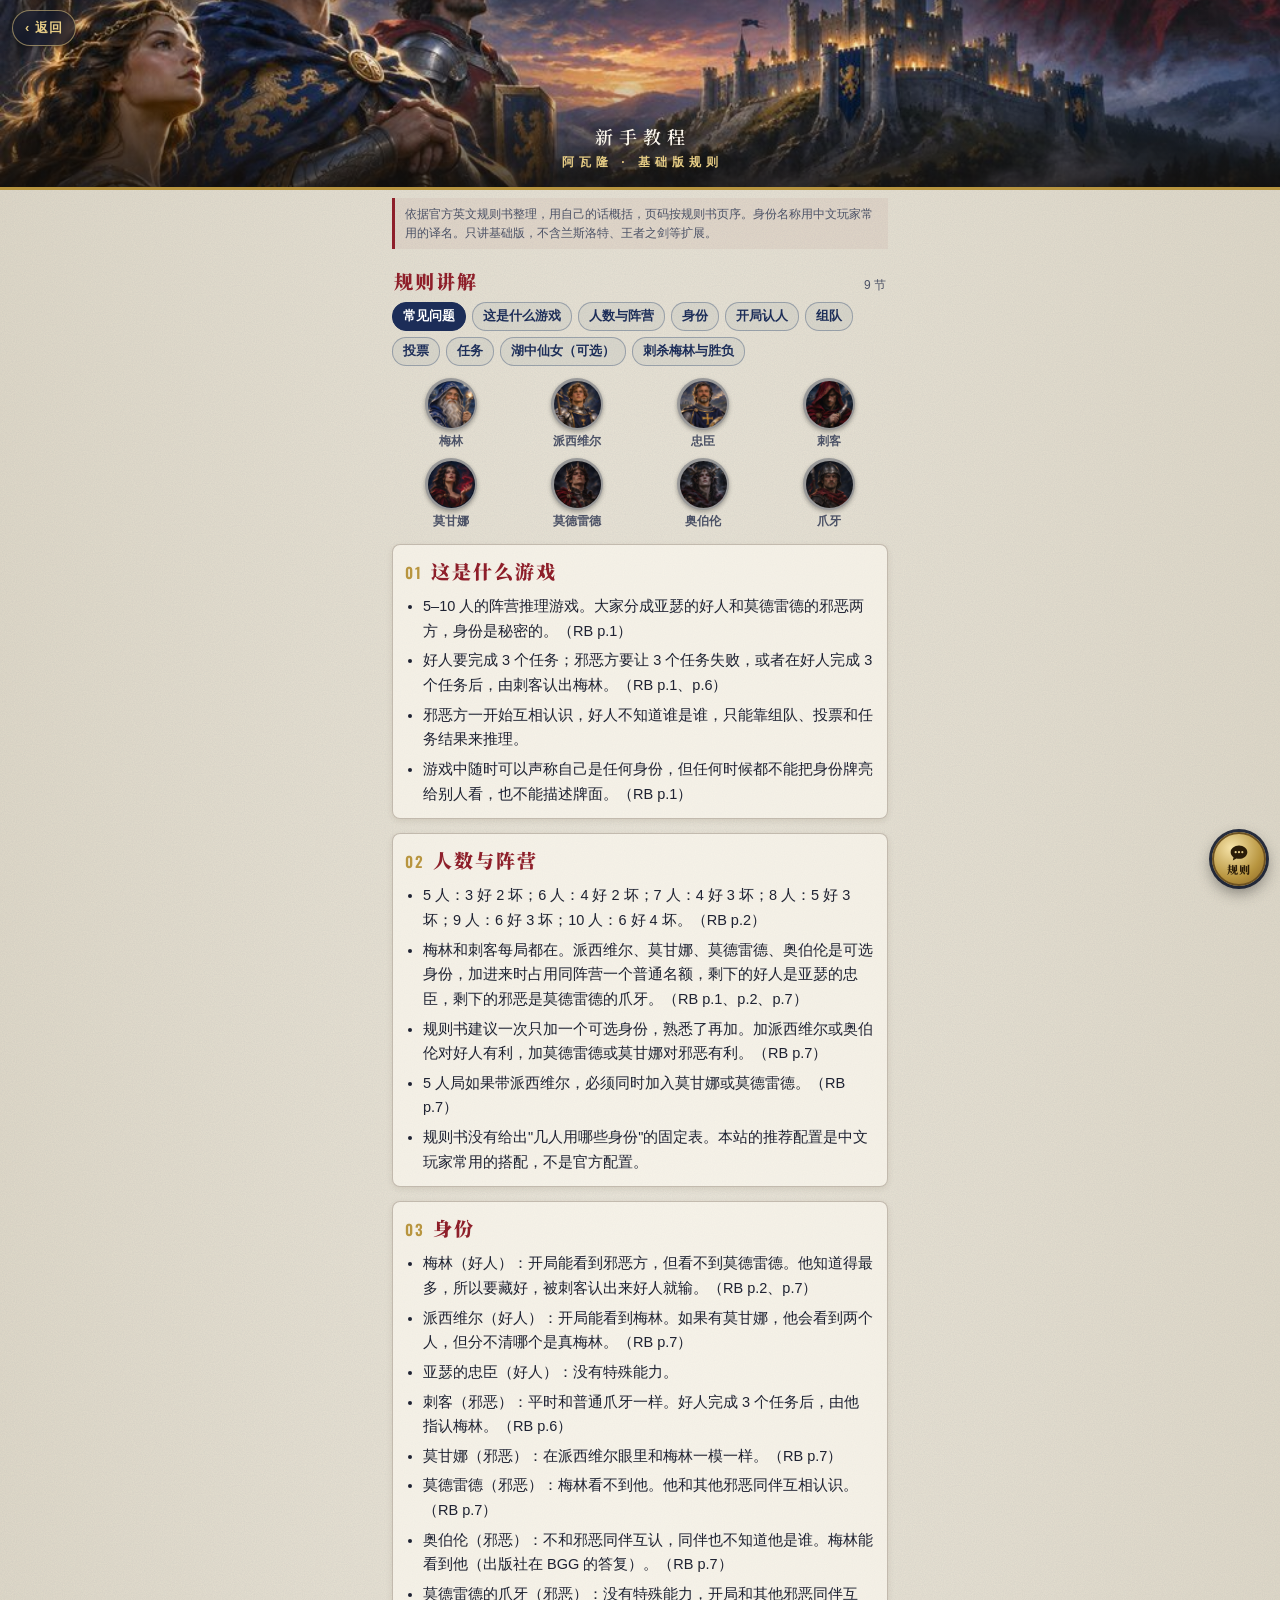
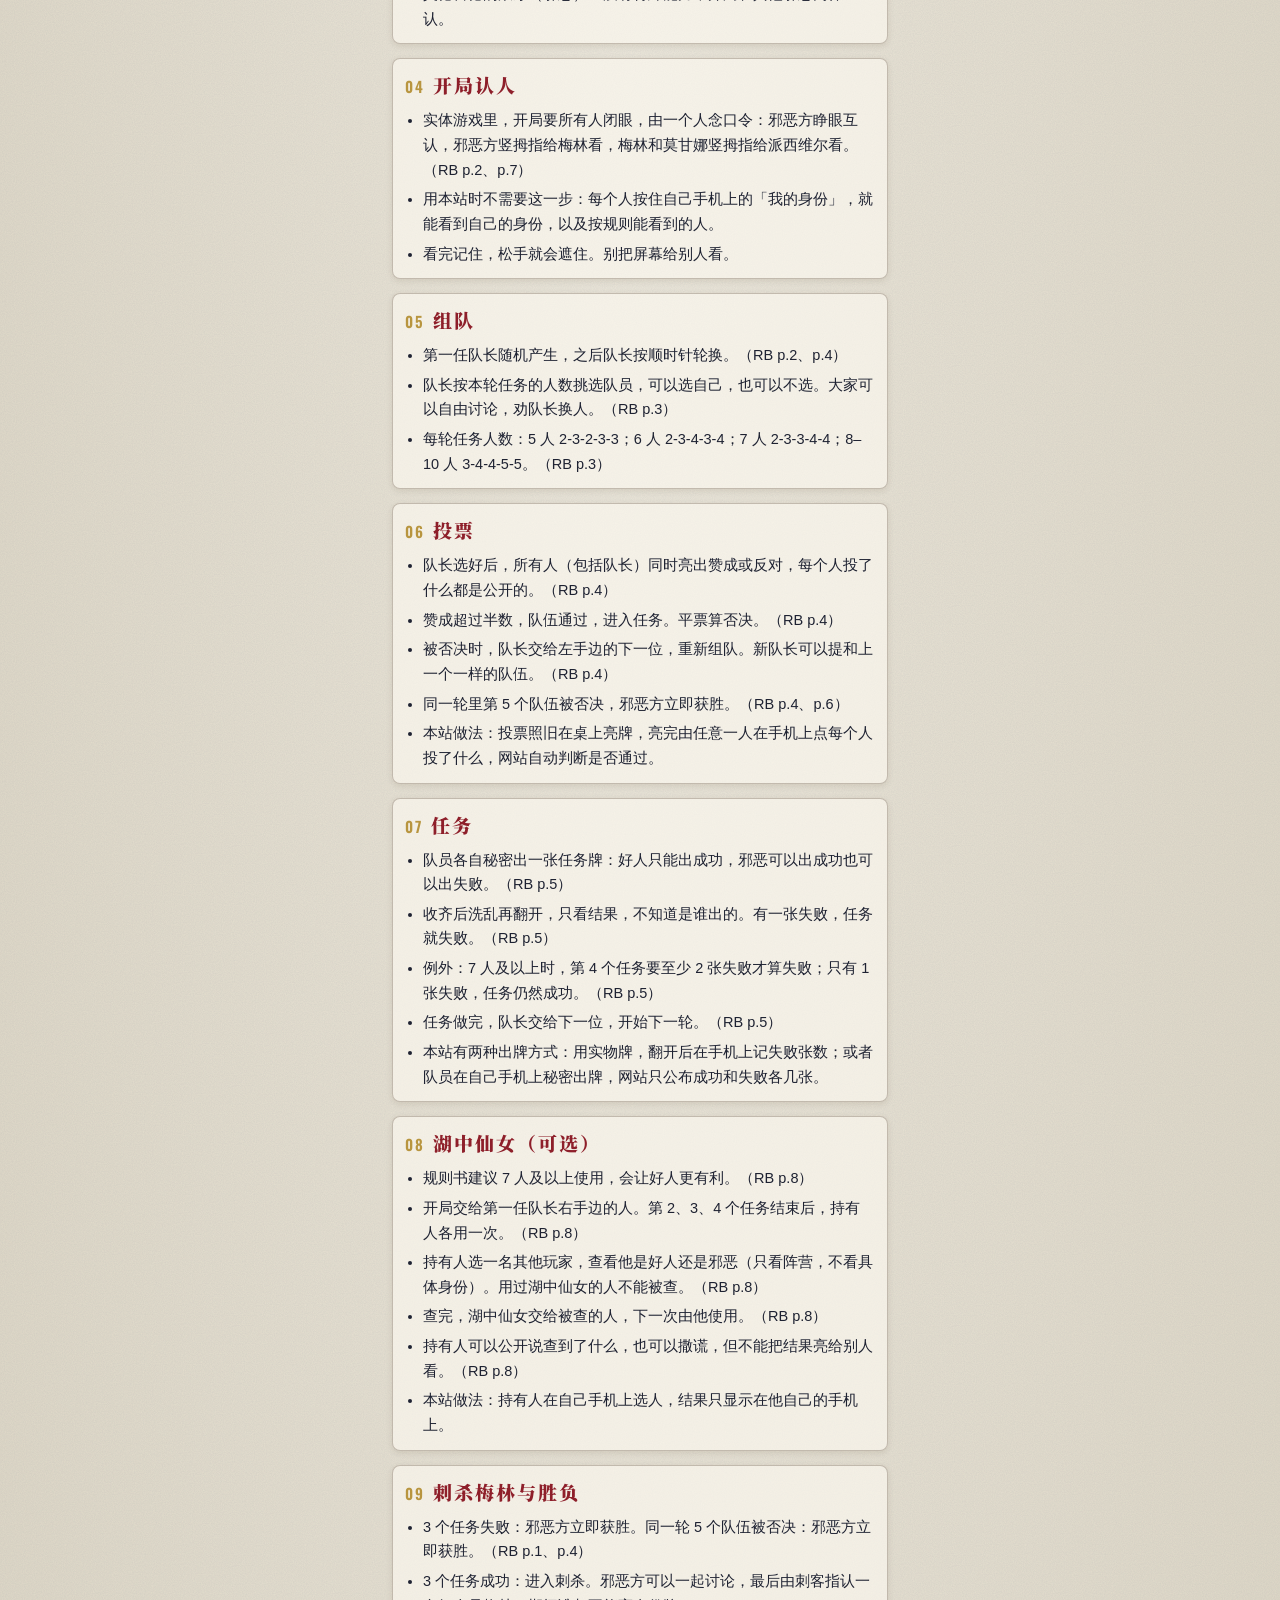
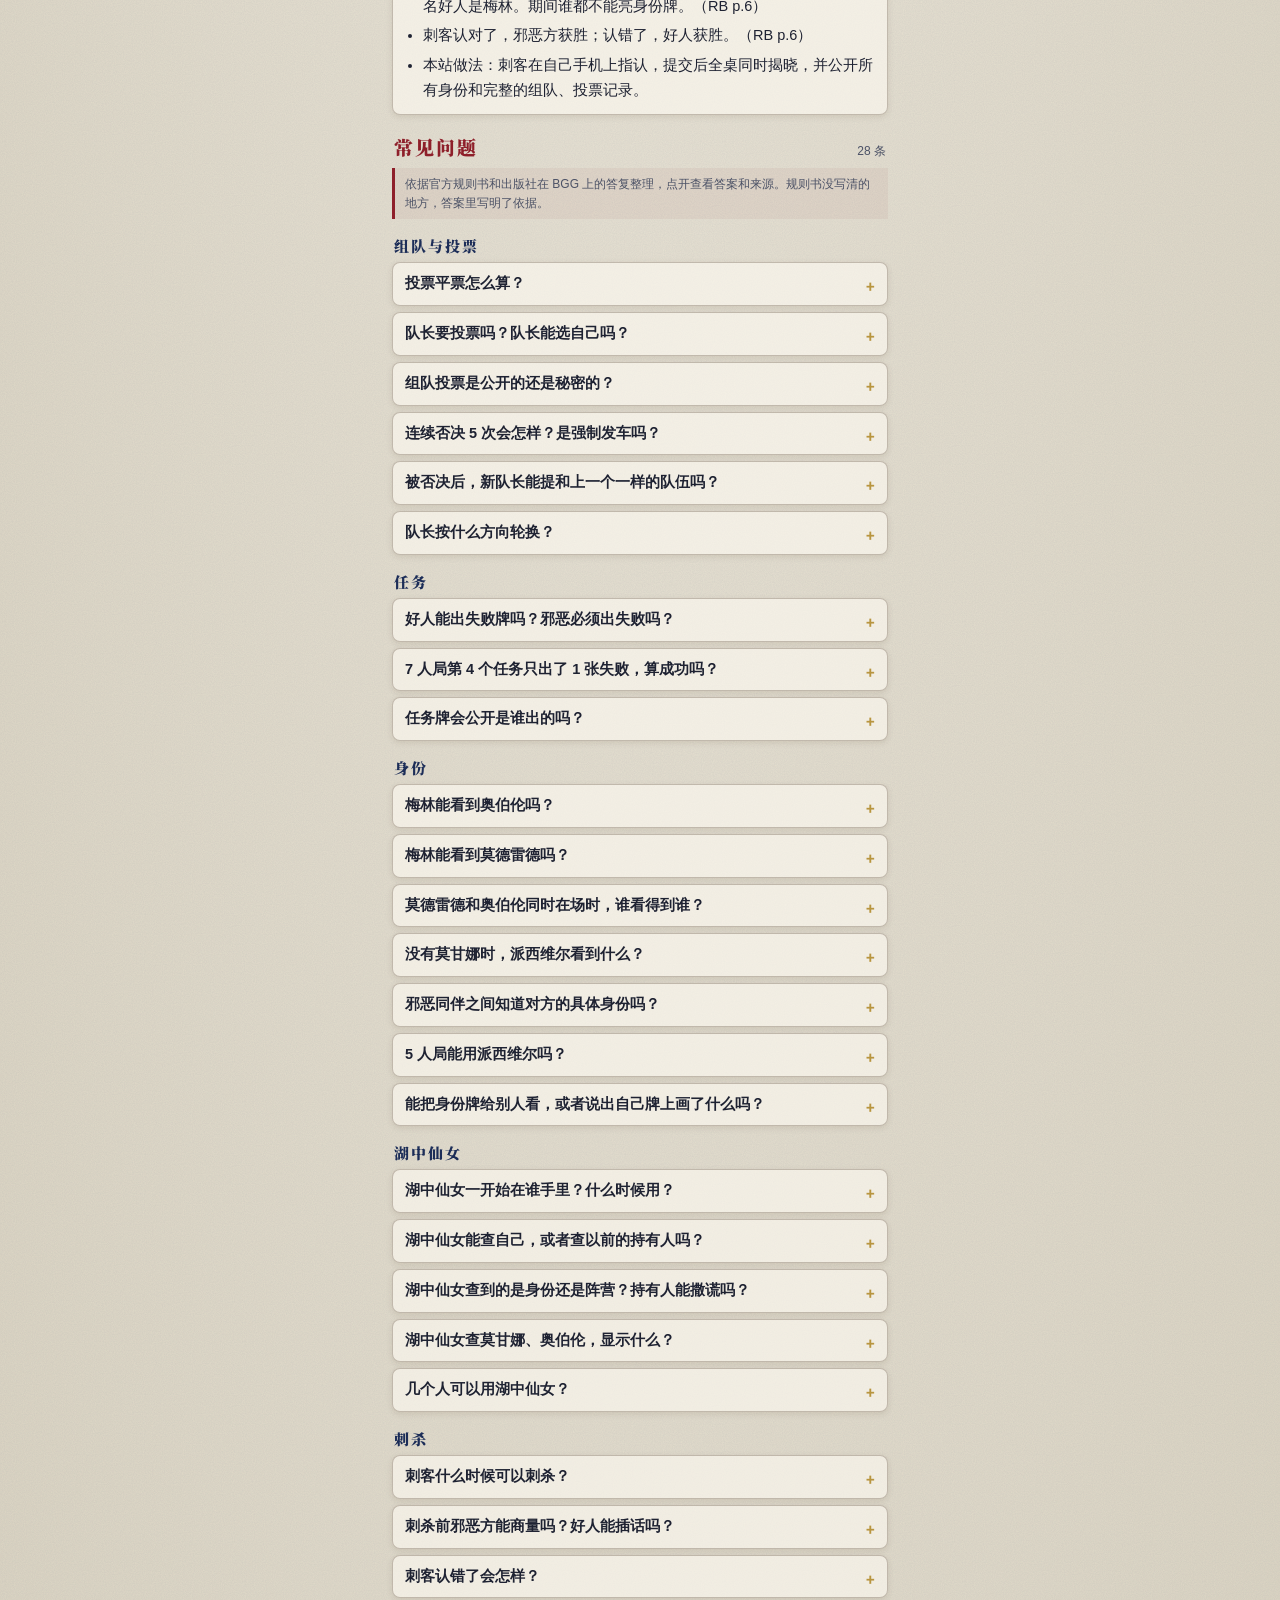
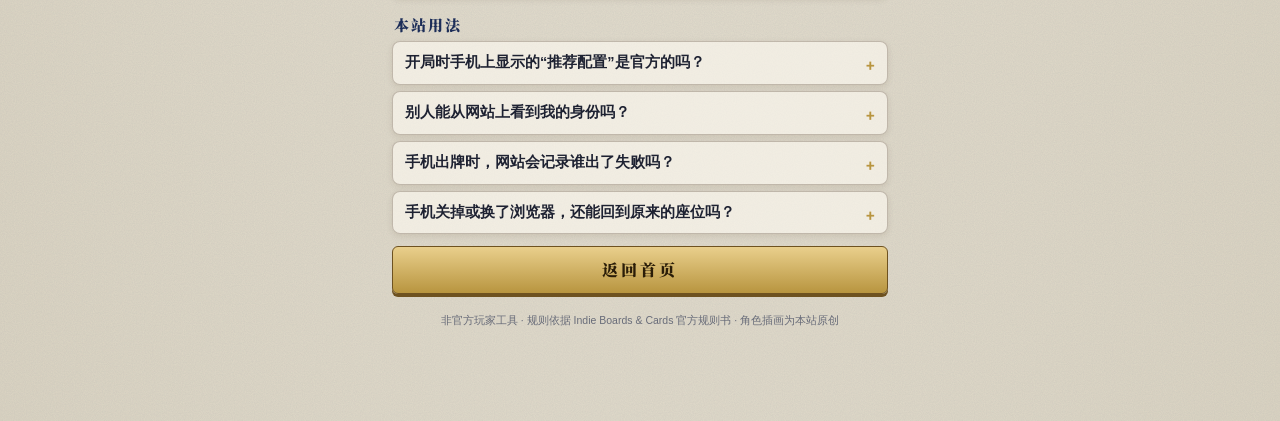
==== commit 09ed064e: "左上角返回按钮：首页「‹ 全部游戏」回总入口，房间内「‹ 首页」回本站首页（不清空房间），教程和往期对局「‹ 返回」；加 test_nav Co-Authored-By: Claude Opus 5." ====
--- a/public/guide.html
+++ b/public/guide.html
@@ -16,7 +16,7 @@
 </head>
 <body>
 <div style="position:absolute;width:0;height:0;overflow:hidden"><img src="img/icon-512.jpg" alt=""></div>
-<div class="hero-art" style="height:calc(env(safe-area-inset-top) + 190px)"><img src="img/guide.jpg" alt="" style="object-position:50% 50%"><div class="ht"><div class="hz">新手教程</div><div class="hs">阿瓦隆 · 基础版规则</div></div></div>
+<div class="hero-art" style="height:calc(env(safe-area-inset-top) + 190px)"><a class="navb" href="/">‹ 返回</a><img src="img/guide.jpg" alt="" style="object-position:50% 50%"><div class="ht"><div class="hz">新手教程</div><div class="hs">阿瓦隆 · 基础版规则</div></div></div>
 <div class="wrap guide">
 <p class="note">依据官方英文规则书整理，用自己的话概括，页码按规则书页序。身份名称用中文玩家常用的译名。只讲基础版，不含兰斯洛特、王者之剑等扩展。</p>
 <h2 class="h"><span>规则讲解</span><small>9 节</small></h2>
--- a/public/style.css
+++ b/public/style.css
@@ -375,7 +375,7 @@
 .por.lg{width:72px;height:72px;padding:3px}
 .pad{padding:10px 12px 12px}
 .ib.x{color:var(--evil)}
-.hero-cover{position:relative;overflow:hidden;padding:calc(env(safe-area-inset-top) + 18px) 16px 18px;text-align:center;background:var(--steel);border-bottom:3px solid var(--brass)}
+.hero-cover{position:relative;overflow:hidden;padding:calc(env(safe-area-inset-top) + 56px) 16px 18px;text-align:center;background:var(--steel);border-bottom:3px solid var(--brass)}
 .hero-cover .bg{position:absolute;inset:-20px;width:calc(100% + 40px);height:calc(100% + 40px);object-fit:cover;filter:blur(18px) brightness(.45) saturate(1.2)}
 .hero-cover .box{position:relative;display:block;height:230px;margin:0 auto;border-radius:4px;box-shadow:0 10px 28px rgba(0,0,0,.6),0 0 0 1px rgba(255,255,255,.15)}
 .hero-cover .ht{position:relative;margin-top:14px;color:#fbf6ec;text-shadow:0 2px 10px rgba(0,0,0,.6)}
@@ -524,3 +524,13 @@
 .game .gp .wn i{font-weight:700;color:var(--ink)}
 .game .gd .row{gap:8px;padding:5px 11px}
 .gq{padding:6px 11px 4px;font-size:12.5px;line-height:1.8;color:var(--ink2)}
+
+/* back buttons (series-wide): "‹ 全部游戏" on the landing, "‹ 首页" in a room, "‹ 返回" on other pages */
+.navb{flex:none;display:inline-flex;align-items:center;height:36px;padding:0 12px;border-radius:18px;border:1px solid rgba(230,204,133,.55);
+  background:rgba(15,23,44,.55);-webkit-backdrop-filter:blur(6px);backdrop-filter:blur(6px);color:var(--brass2);font:700 13px var(--sans);
+  letter-spacing:1px;text-decoration:none;white-space:nowrap;box-shadow:0 2px 6px rgba(0,0,0,.25)}
+.navb:active{transform:translateY(1px)}
+.hero-cover .navb,.hero-art .navb,.hero .navb{position:absolute;z-index:3;top:calc(env(safe-area-inset-top) + 10px);left:max(12px,env(safe-area-inset-left))}
+.hero{position:relative;padding-top:calc(env(safe-area-inset-top) + 52px)}
+.bar .navb{height:36px;padding:0 10px;margin-left:-2px;background:rgba(255,255,255,.08)}
+.bar .ttl{min-width:0}
